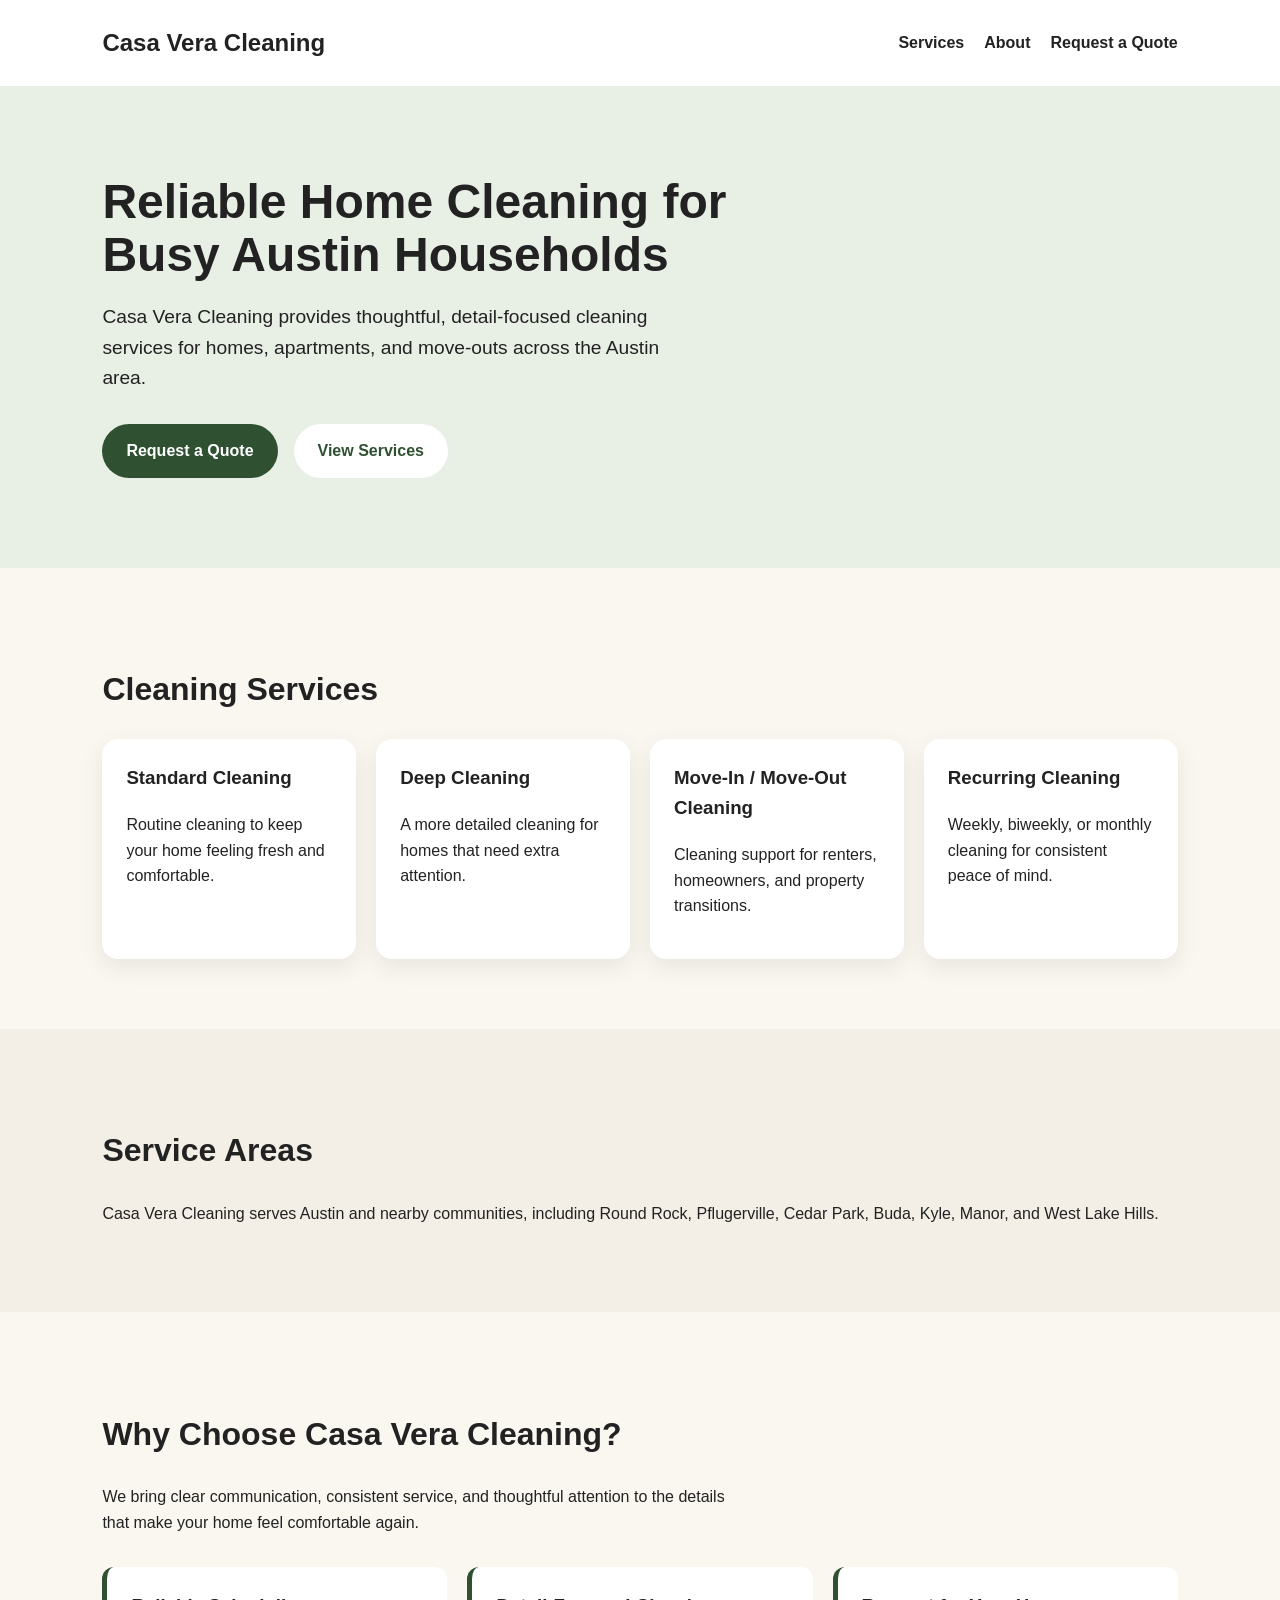
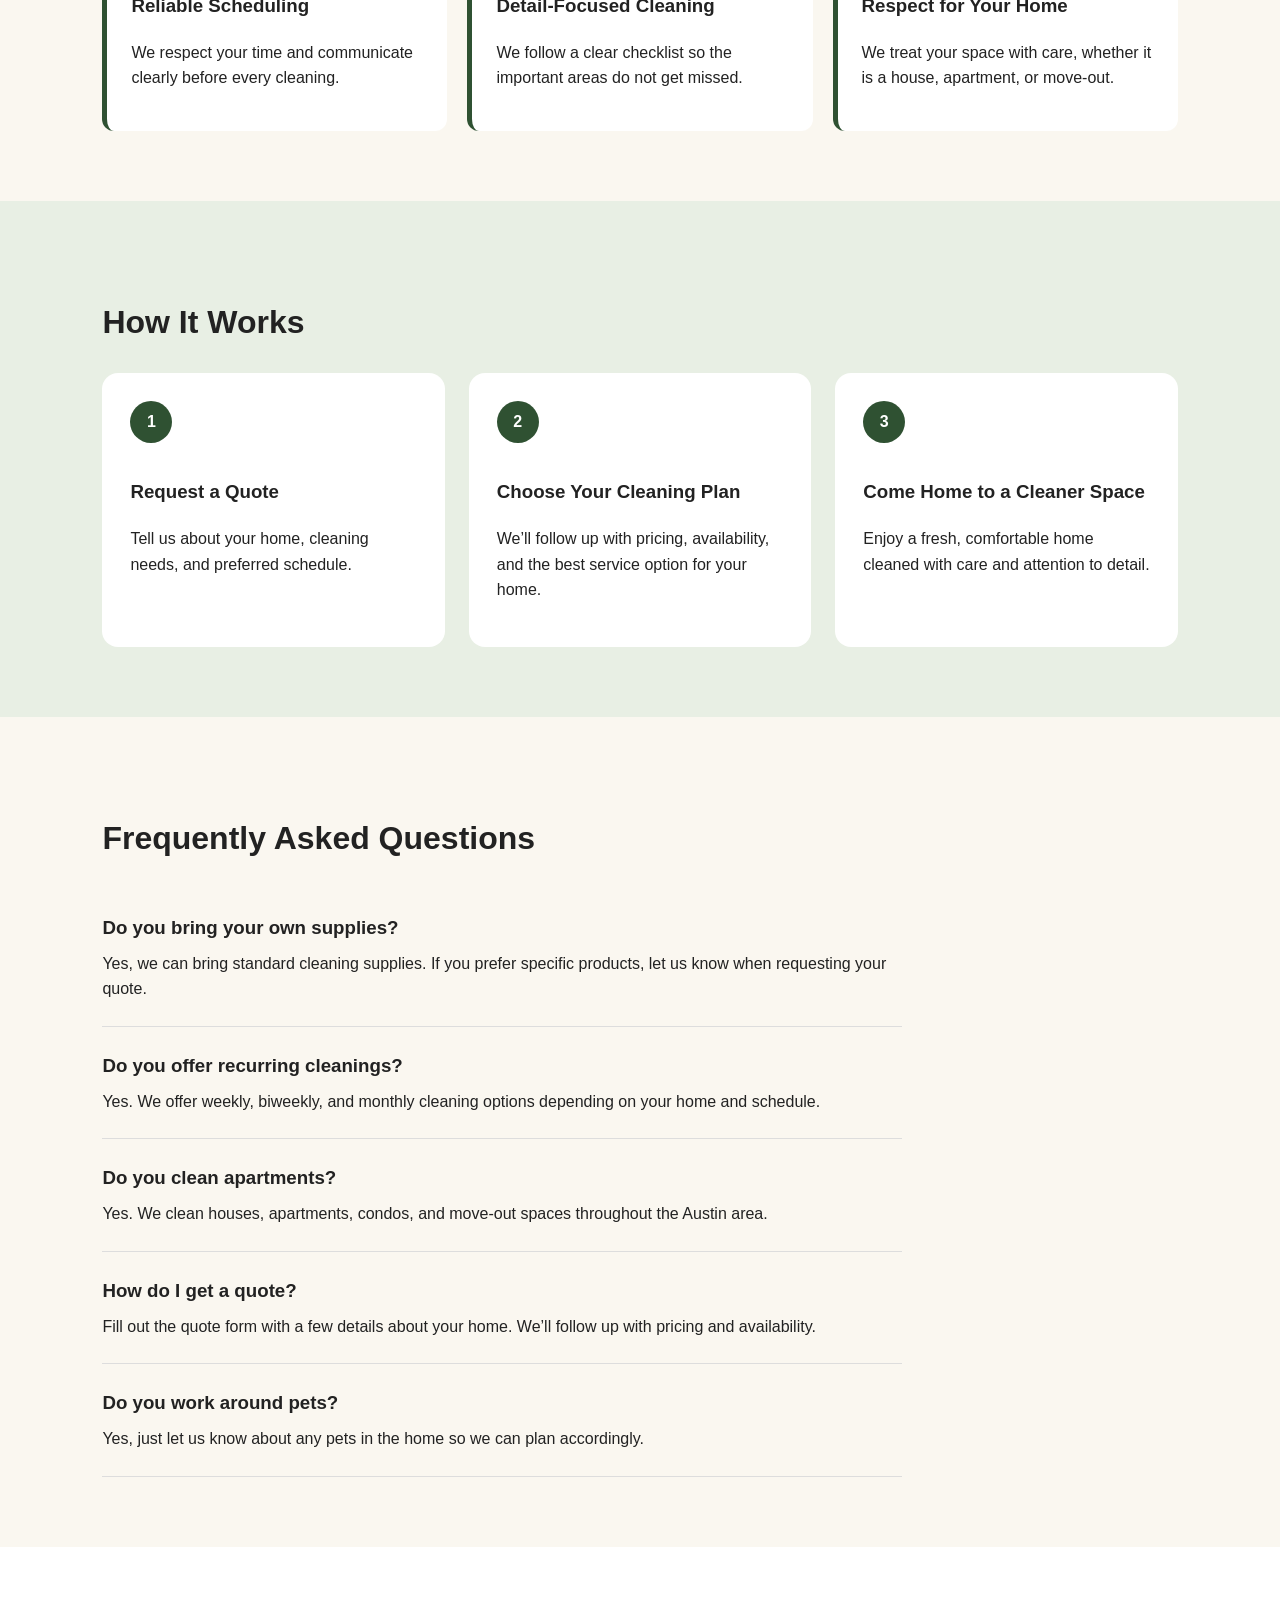
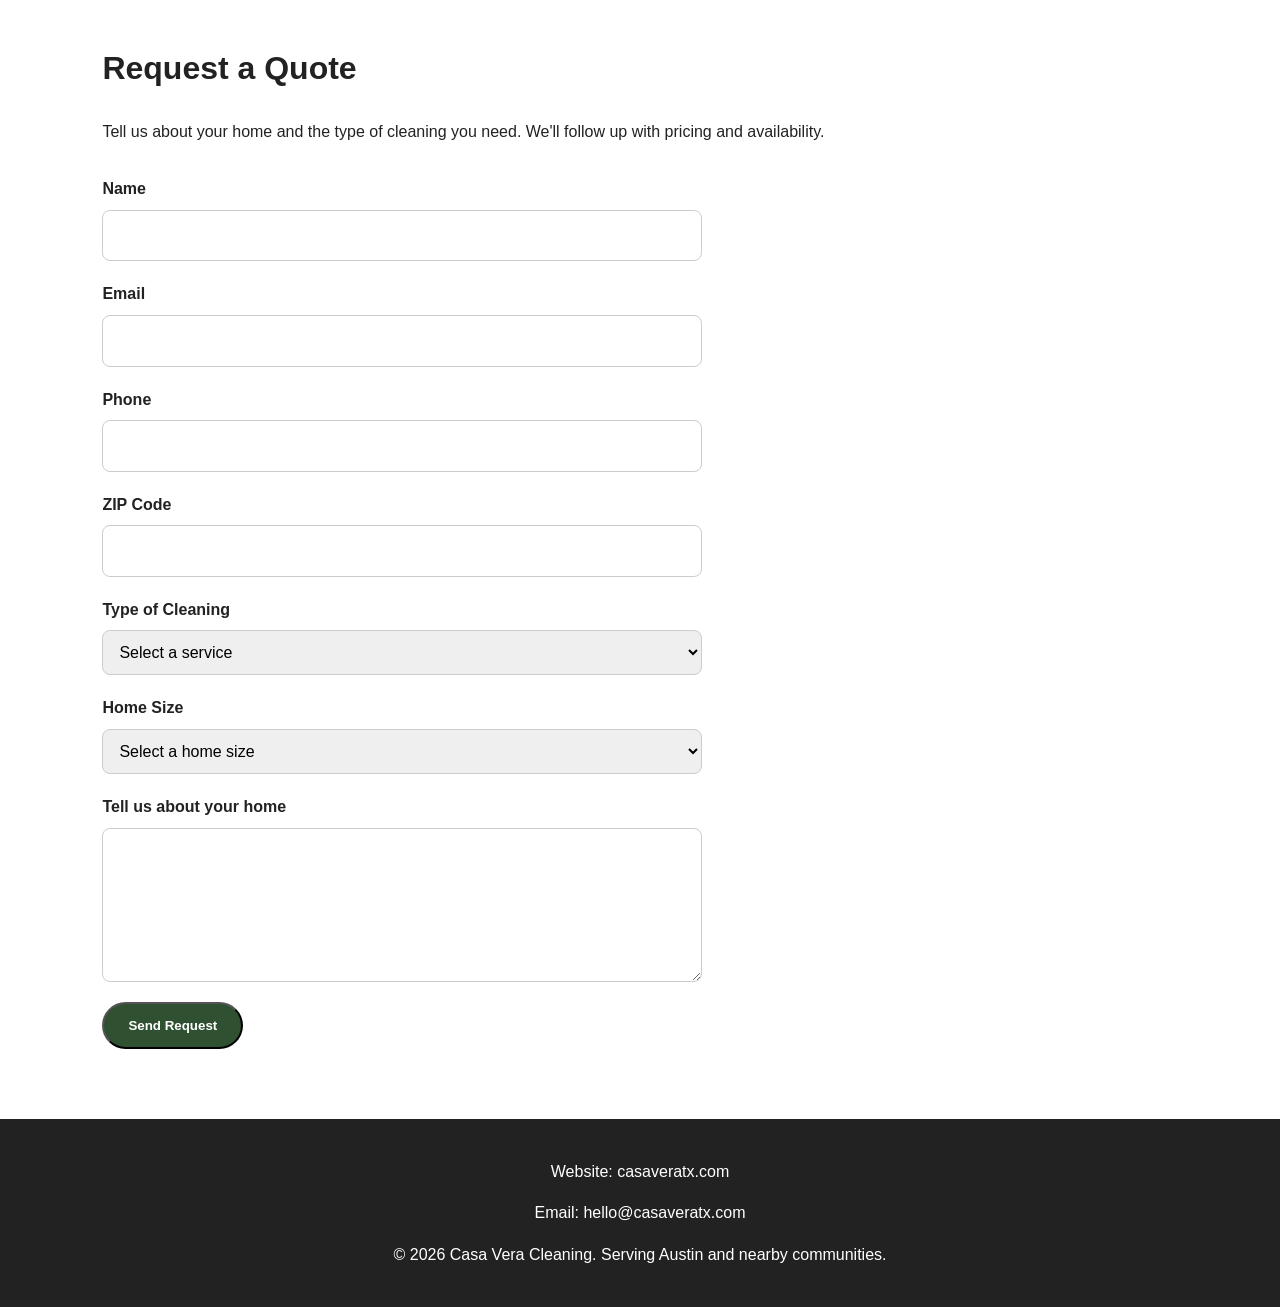
==== index.html @ 33a77137 "Add meta description" ====
<!DOCTYPE html>
<html lang="en">
<head>
    <meta charset="UTF-8">
    <meta name="viewport" content="width=device-width, initial-scale=1.0">
    <title>Casa Vera Cleaning | Austin Home Cleaning Services</title>
    <meta name="description" content="Casa Vera Cleaning provides reliable home cleaning, deep cleaning, move-in/move-out cleaning, and recurring cleaning services in Austin, Texas and nearby communities.">
    <link rel="stylesheet" href="styles.css">
</head>
<body>
    <form name="quote-request" netlify hidden>
        <input type="text" name="name">
        <input type="email" name="email">
        <input type="tel" name="phone">
        <input type="text" name="zip">
        <select name="service">
            <option value="standard">Standard Cleaning</option>
            <option value="deep">Deep Cleaning</option>
            <option value="move">Move-In / Move-Out Cleaning</option>
            <option value="recurring">Recurring Cleaning</option>
        </select>
        <select name="home-size">
            <option value="studio-1-bed">Studio / 1 Bedroom</option>
            <option value="2-bed">2 Bedrooms</option>
            <option value="3-bed">3 Bedrooms</option>
            <option value="4-plus-bed">4+ Bedrooms</option>
        </select>
        <textarea name="message"></textarea>
    </form>
    <header class="site-header">
        <h1>Casa Vera Cleaning</h1>

        <nav>
            <a href="#services">Services</a>
            <a href="#about">About</a>
            <a href="#quote">Request a Quote</a>
        </nav>
    </header>

    <main>
        <section class="hero">
            <h2>Reliable Home Cleaning for Busy Austin Households</h2>
            <p>
                Casa Vera Cleaning provides thoughtful, detail-focused cleaning services 
                for homes, apartments, and move-outs across the Austin area.
            </p>
            <div class="hero-buttons">
                <a class="button" href="#quote">Request a Quote</a>
                <a class="button secondary-button" href="#services">View Services</a>
            </div>
        </section>

        <section id="services" class="section">
            <h2>Cleaning Services</h2>

            <div class="service-list">
                <div class="service-card">
                    <h3>Standard Cleaning</h3>
                    <p>Routine cleaning to keep your home feeling fresh and comfortable.</p>
                 </div>
                 <div class="service-card">
                    <h3>Deep Cleaning</h3>
                    <p>A more detailed cleaning for homes that need extra attention.</p>
                 </div>
                 <div class="service-card">
                    <h3>Move-In / Move-Out Cleaning</h3>
                    <p>Cleaning support for renters, homeowners, and property transitions.</p>
                </div>
                 <div class="service-card">
                    <h3>Recurring Cleaning</h3>
                    <p>Weekly, biweekly, or monthly cleaning for consistent peace of mind.</p>
                 </div>
            </div>
        </section>
        <section class="section service-areas">
            <h2>Service Areas</h2>
                <p>
                    Casa Vera Cleaning serves Austin and nearby communities, including
                    Round Rock, Pflugerville, Cedar Park, Buda, Kyle, Manor, and West Lake Hills.
                </p>

        </section>
        <section id="about" class="section">
            <h2>Why Choose Casa Vera Cleaning?</h2>
            <p class="section-intro">
                We bring clear communication, consistent service, and thoughtful attention
                to the details that make your home feel comfortable again.
            </p>
            <div class="why-list">
                <div class="why-card">
                    <h3>Reliable Scheduling</h3>
                    <p>We respect your time and communicate clearly before every cleaning.</p>
                </div>

                <div class="why-card">
                    <h3>Detail-Focused Cleaning</h3>
                    <p>We follow a clear checklist so the important areas do not get missed.</p>
                </div>

                <div class="why-card">
                    <h3>Respect for Your Home</h3>
                    <p>We treat your space with care, whether it is a house, apartment, or move-out.</p>
                </div>
            </div>
        </section>
        <section class="section process-section">
            <h2>How It Works</h2>

            <div class="process-list">
                <div class="process-step">
                    <span class="step-number">1</span>
                    <h3>Request a Quote</h3>
                    <p>Tell us about your home, cleaning needs, and preferred schedule.</p>
                </div>

                <div class="process-step">
                    <span class="step-number">2</span>
                    <h3>Choose Your Cleaning Plan</h3>
                    <p>We’ll follow up with pricing, availability, and the best service option for your home.</p>
                </div>

                <div class="process-step">
                    <span class="step-number">3</span>
                    <h3>Come Home to a Cleaner Space</h3>
                    <p>Enjoy a fresh, comfortable home cleaned with care and attention to detail.</p>
                </div>
            </div>
        </section>

        <section class="section faq-section">
            <h2>Frequently Asked Questions</h2>

            <div class="faq-list">
                <div class="faq-item">
                    <h3>Do you bring your own supplies?</h3>
                    <p>Yes, we can bring standard cleaning supplies. If you prefer specific products, let us know when requesting your quote.</p>
                </div>

                <div class="faq-item">
                    <h3>Do you offer recurring cleanings?</h3>
                    <p>Yes. We offer weekly, biweekly, and monthly cleaning options depending on your home and schedule.</p>
                </div>

                <div class="faq-item">
                    <h3>Do you clean apartments?</h3>
                    <p>Yes. We clean houses, apartments, condos, and move-out spaces throughout the Austin area.</p>
                </div>

                <div class="faq-item">
                    <h3>How do I get a quote?</h3>
                    <p>Fill out the quote form with a few details about your home. We’ll follow up with pricing and availability.</p>
                </div>

                <div class="faq-item">
                    <h3>Do you work around pets?</h3>
                    <p>Yes, just let us know about any pets in the home so we can plan accordingly.</p>
                </div>
            </div>
        </section>

        <section id="quote" class="section quote-section">
            <h2>Request a Quote</h2>
            <p>Tell us about your home and the type of cleaning you need.
                We'll follow up with pricing and availability.
            </p>
                <form class="quote-form" name="quote-request" method="POST" data-netlify="true" netlify action="/thank-you.html">
                <input type="hidden" name="form-name" value="quote-request">
                <div class="form-group">
                    <label for="name">Name</label>
                    <input id="name" type="text" name="name" required>
                </div>

                <div class="form-group">
                    <label for="email">Email</label>
                    <input id="email" type="email" name="email" required>
                </div>

                <div class="form-group">
                    <label for="phone">Phone</label>
                    <input id="phone" type="tel" name="phone" required>
                </div>

                <div class="form-group">
                    <label for="zip">ZIP Code</label>
                    <input id="zip" type="text" name="zip" required>
                </div>

                <div class="form-group">
                    <label for="service">Type of Cleaning</label>
                    <select id="service" name="service" required>
                    <option value="">Select a service</option>
                    <option value="standard">Standard Cleaning</option>
                    <option value="deep">Deep Cleaning</option>
                    <option value="move">Move-In / Move-Out Cleaning</option>
                    <option value="recurring">Recurring Cleaning</option>
                    </select>
                </div>
                <div class="form-group">
                    <label for="home-size">Home Size</label>
                    <select id="home-size" name="home-size" required>
                        <option value="">Select a home size</option>
                        <option value="studio-1-bed">Studio / 1 Bedroom</option>
                        <option value="2-bed">2 Bedrooms</option>
                        <option value="3-bed">3 Bedrooms</option>
                        <option value="4-plus-bed">4+ Bedrooms</option>
                    </select>
                </div>
                <div class="form-group">
                    <label for="message">Tell us about your home</label>
                    <textarea id="message" name="message" rows="5"></textarea>
                </div>

                <button class="button" type="submit">Send Request</button>
            </form>
        </section>
    </main>
    <footer>
        <p>Website: casaveratx.com</p>
        <p>Email: hello@casaveratx.com</p>
        <p>&copy; 2026 Casa Vera Cleaning. Serving Austin and nearby communities.</p>
    </footer>
</body>
</html>
---- styles.css ----
* {
    box-sizing: border-box;
}

body {
    margin: 0;
    font-family: Arial, Helvetica, sans-serif;
    color: #222;
    background-color: #faf7f0;
    line-height: 1.6;
}

.site-header {
    display: flex;
    justify-content: space-between;
    align-items: center;
    padding: 24px 8%;
    background-color: #ffffff;
}

.site-header h1 {
    margin: 0;
    font-size: 1.5rem;
}

nav {
    display: flex;
    gap: 20px;
}

nav a {
    color: #222;
    text-decoration: none;
    font-weight: 600;
}

.hero {
    padding: 90px 8%;
    background-color: #e8efe4;
}

.hero h2 {
    max-width: 700px;
    font-size: 3rem;
    line-height: 1.1;
    margin: 0 0 20px;
}

.hero p {
    max-width: 600px;
    font-size: 1.2rem;
    margin-bottom: 30px;
}

.hero-buttons {
    display: flex;
    gap: 16px;
    flex-wrap: wrap;
}
.button {
    display: inline-block;
    padding: 14px 24px;
    background-color: #2f5132;
    color: #ffffff;
    text-decoration: none;
    border-radius: 999px;
    font-weight: 700;
}
.secondary-button {
    background-color: #ffffff;
    color: #2f5132;
}

.section {
    padding: 70px 8%;
}

.section h2 {
    font-size: 2rem;
    margin-bottom: 24px;
}

.service-list {
    display: grid;
    grid-template-columns: repeat(4, 1fr);
    gap: 20px;
}

.service-card {
    padding: 24px;
    background-color: #ffffff;
    border-radius: 16px;
    box-shadow: 0 8px 24px rgba(0, 0, 0, 0.08);
}

.service-card h3 {
    margin-top: 0;
}

.quote-section {
    background-color: #ffffff;
}

footer {
    padding: 24px 8%;
    background-color: #222;
    color: #ffffff;
    text-align: center;
}



.service-areas {
    background-color: #f4efe6;
}
.quote-form {
    max-width: 600px;
    margin-top: 32px;
}

.form-group {
    display: flex;
    flex-direction: column;
    margin-bottom: 20px;
}

.form-group label {
    margin-bottom: 8px;
    font-weight: 700;
}

.form-group input,
.form-group select,
.form-group textarea {
    padding: 12px;
    border: 1px solid #cccccc;
    border-radius: 8px;
    font: inherit;
}

.form-group textarea {
    resize: vertical;
}
.section-intro {
    max-width: 650px;
    margin-bottom: 32px;
}

.why-list {
    display: grid;
    grid-template-columns: repeat(3, 1fr);
    gap: 20px;
}

.why-card {
    padding: 24px;
    background-color: #ffffff;
    border-left: 5px solid #2f5132;
    border-radius: 12px;
}

.why-card h3 {
    margin-top: 0;
}
.process-section {
    background-color: #e8efe4;
}

.process-list {
    display: grid;
    grid-template-columns: repeat(3, 1fr);
    gap: 24px;
}

.process-step {
    background-color: #ffffff;
    padding: 28px;
    border-radius: 16px;
}

.step-number {
    display: inline-flex;
    justify-content: center;
    align-items: center;
    width: 42px;
    height: 42px;
    margin-bottom: 16px;
    border-radius: 50%;
    background-color: #2f5132;
    color: #ffffff;
    font-weight: 700;
}
.faq-section {
    background-color: #faf7f0;
}

.faq-list {
    max-width: 800px;
}

.faq-item {
    padding: 24px 0;
    border-bottom: 1px solid #dddddd;
}

.faq-item h3 {
    margin: 0 0 8px;
}

.faq-item p {
    margin: 0;
}
@media (max-width: 800px) {
    .site-header {
        flex-direction: column;
        align-items: flex-start;
        gap: 16px;
    }

    nav {
        flex-direction: column;
        gap: 8px;
    }

    .hero h2 {
        font-size: 2.2rem;
    }

    .service-list {
        grid-template-columns: 1fr;
    }
    .why-list {
    grid-template-columns: 1fr;
    }
}
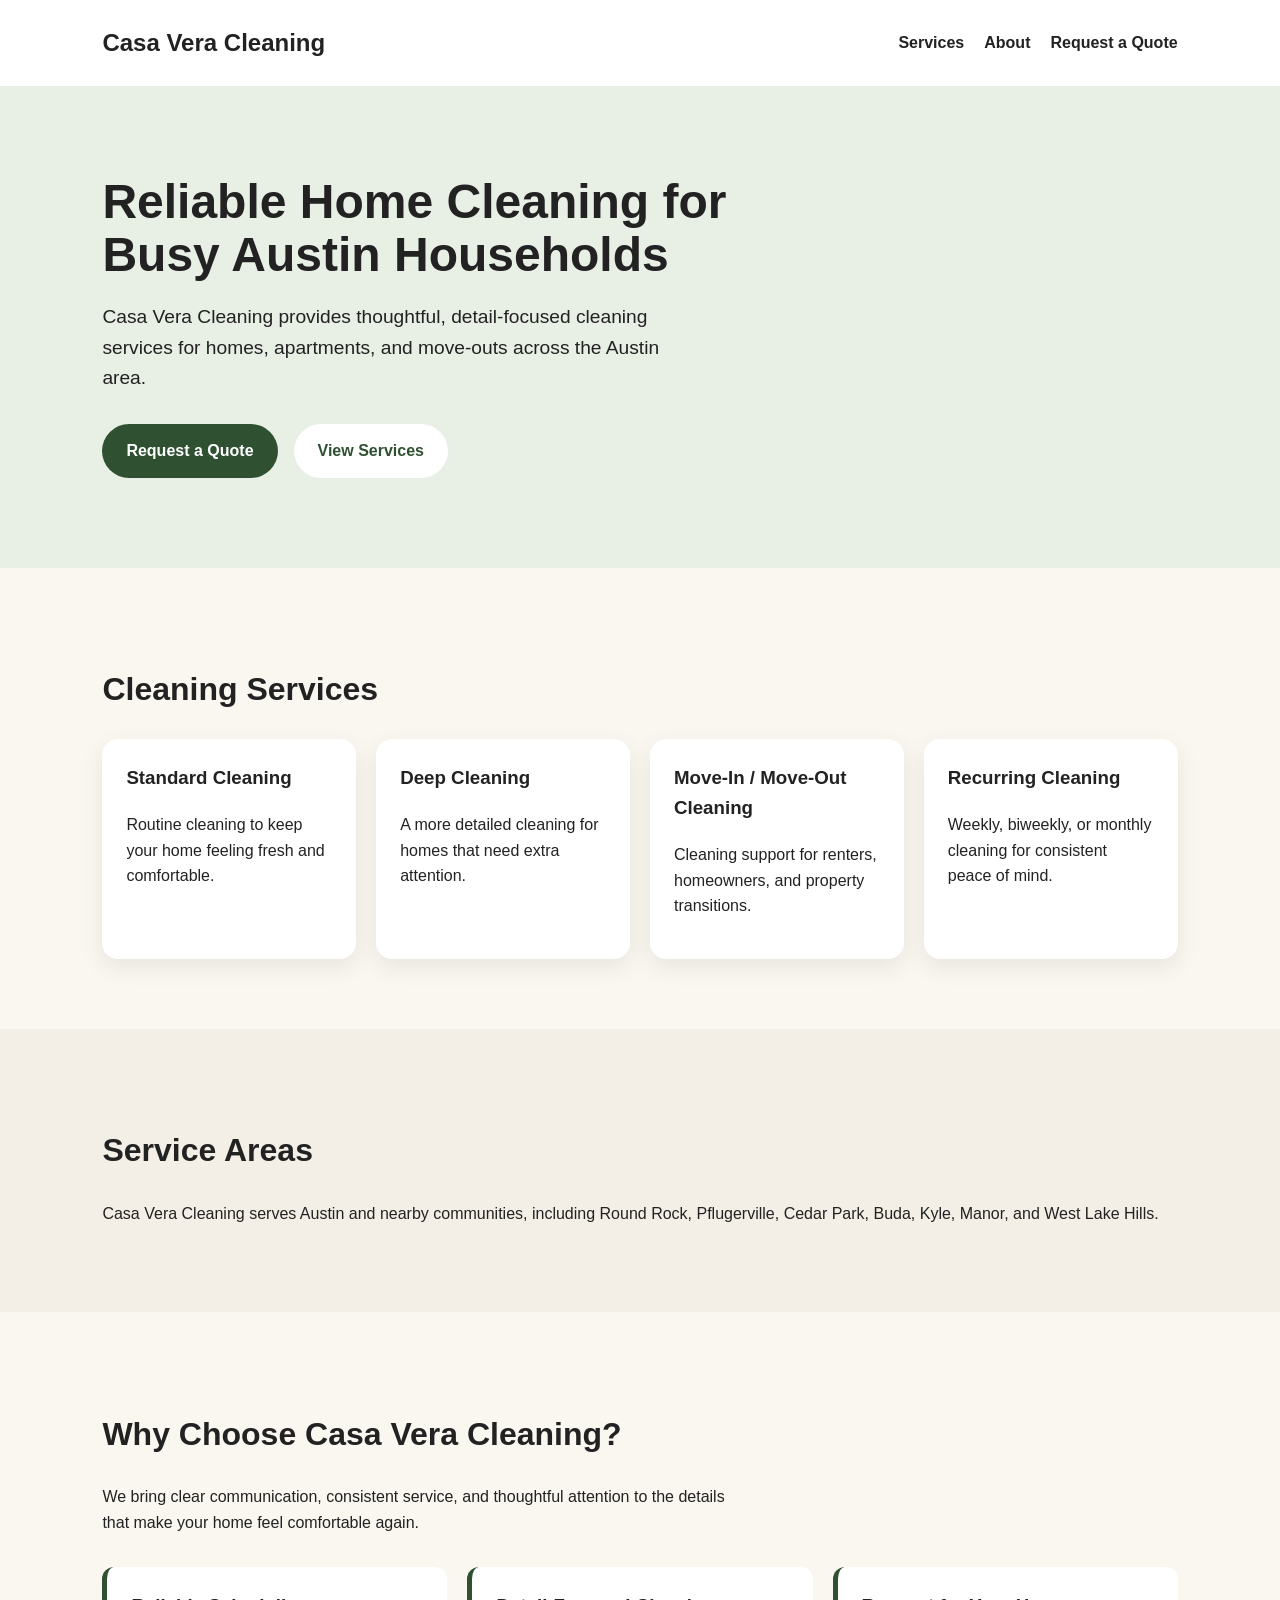
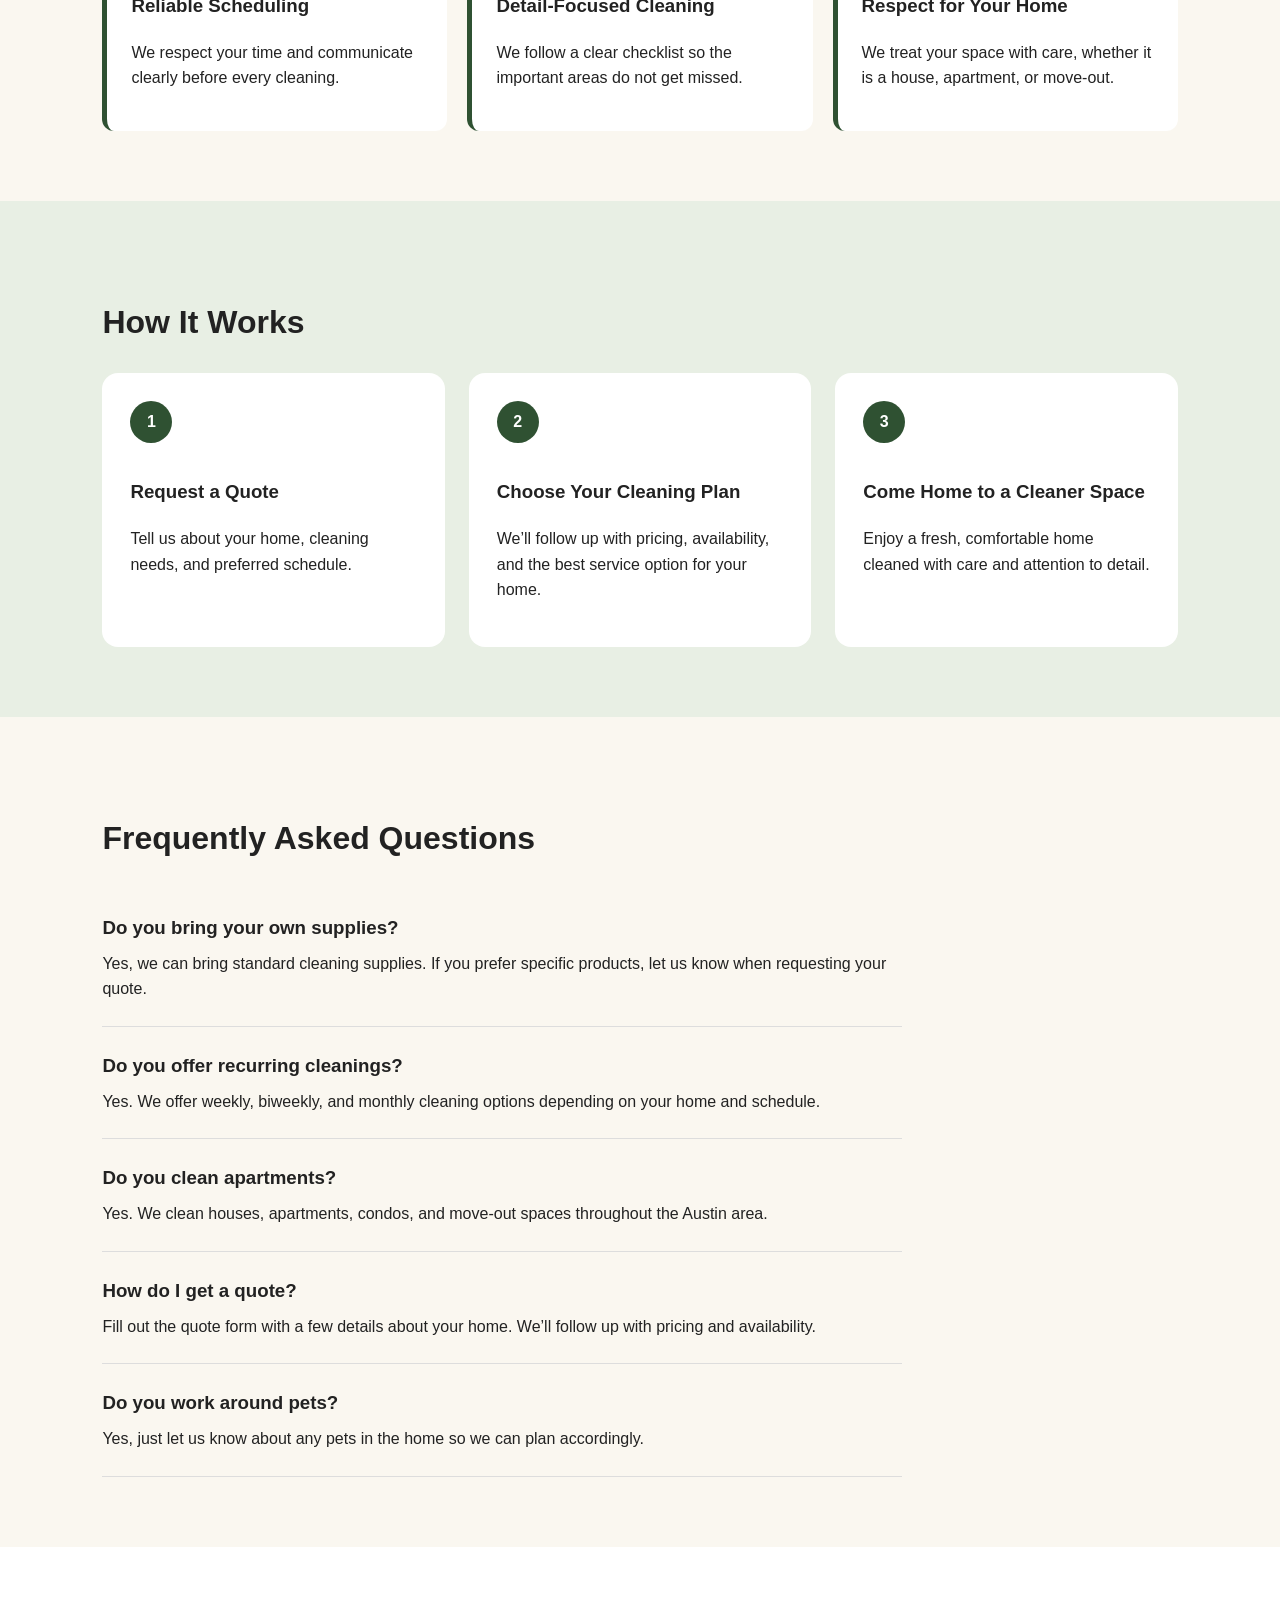
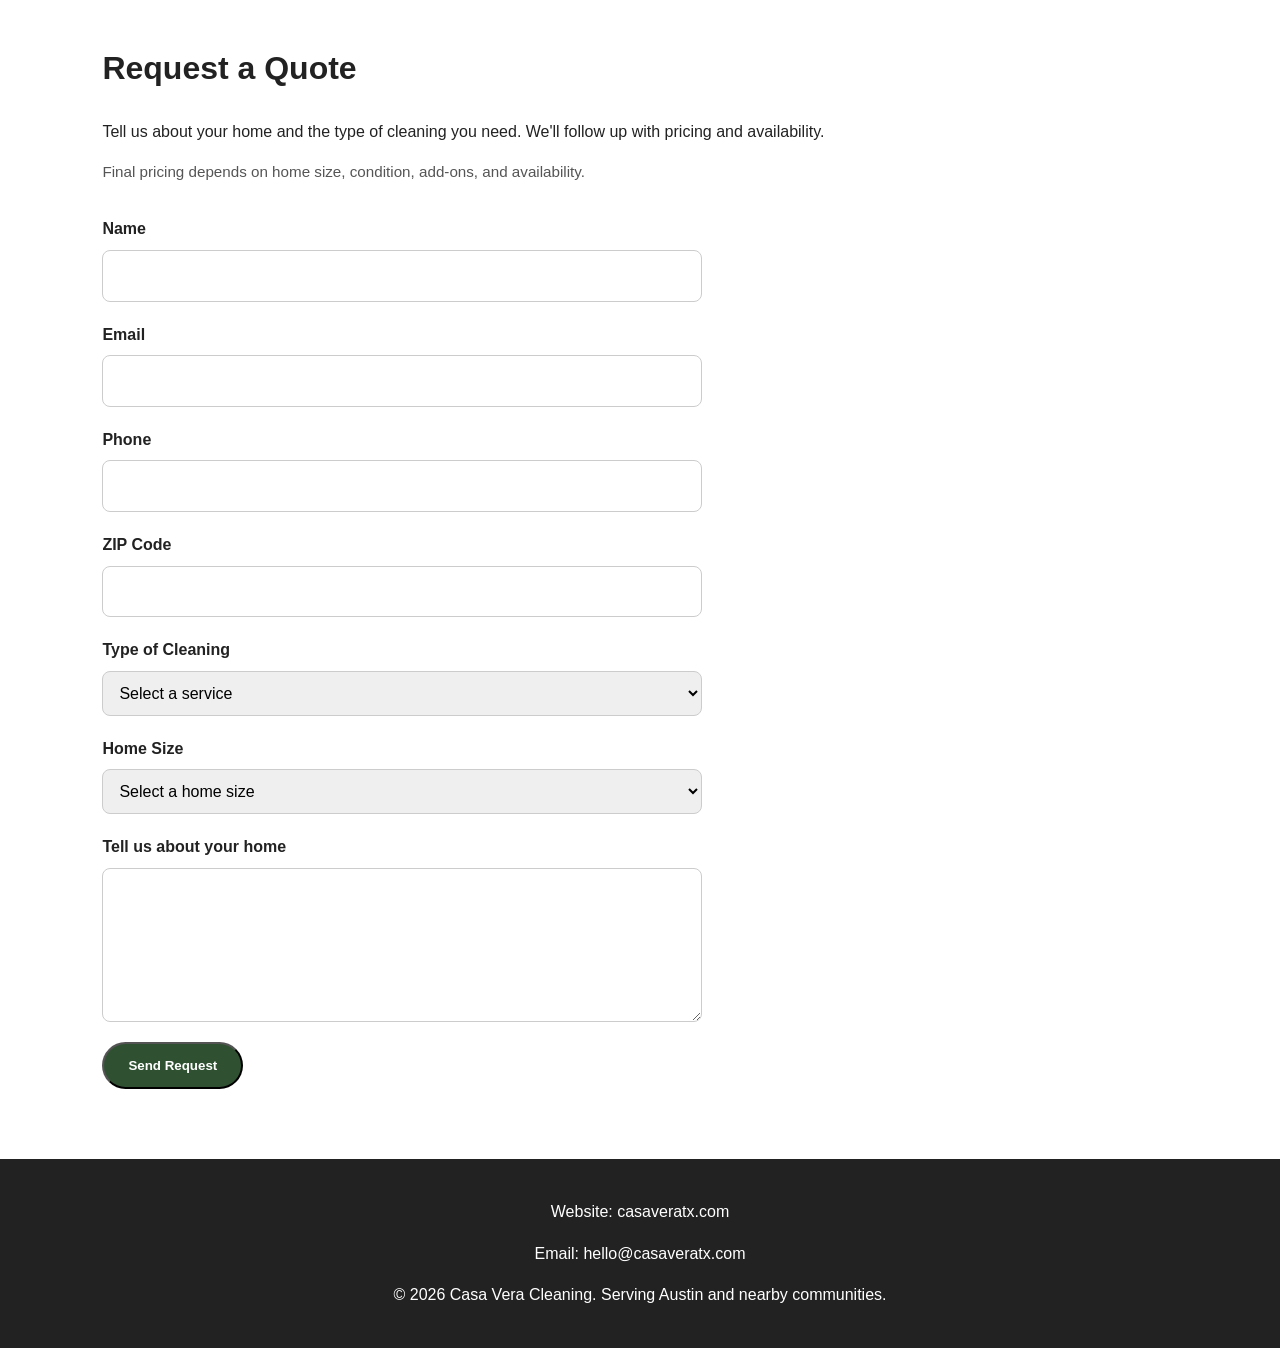
==== commit 784567a0: "Add quote pricing note" ====
--- a/index.html
+++ b/index.html
@@ -163,6 +163,9 @@
             <p>Tell us about your home and the type of cleaning you need.
                 We'll follow up with pricing and availability.
             </p>
+            <p class="form-note">
+                Final pricing depends on home size, condition, add-ons, and availability.
+            </p>
                 <form class="quote-form" name="quote-request" method="POST" data-netlify="true" netlify action="/thank-you.html">
                 <input type="hidden" name="form-name" value="quote-request">
                 <div class="form-group">
--- a/styles.css
+++ b/styles.css
@@ -1,7 +1,14 @@
 * {
     box-sizing: border-box;
 }
-
+:root {
+    --color-background: #faf7f0;
+    --color-surface: #ffffff;
+    --color-primary: #2f5132;
+    --color-primary-light: #e8efe4;
+    --color-accent: #f4efe6;
+    --color-text: #222222;
+}
 body {
     margin: 0;
     font-family: Arial, Helvetica, sans-serif;
@@ -60,7 +67,7 @@
 .button {
     display: inline-block;
     padding: 14px 24px;
-    background-color: #2f5132;
+    background-color: var(--color-primary);
     color: #ffffff;
     text-decoration: none;
     border-radius: 999px;
@@ -68,7 +75,7 @@
 }
 .secondary-button {
     background-color: #ffffff;
-    color: #2f5132;
+    color: var(--color-primary);
 }
 
 .section {
@@ -155,7 +162,7 @@
 .why-card {
     padding: 24px;
     background-color: #ffffff;
-    border-left: 5px solid #2f5132;
+    border-left: 5px solid var(--color-primary);
     border-radius: 12px;
 }
 
@@ -186,7 +193,7 @@
     height: 42px;
     margin-bottom: 16px;
     border-radius: 50%;
-    background-color: #2f5132;
+    background-color: var(--color-primary);
     color: #ffffff;
     font-weight: 700;
 }
@@ -209,6 +216,11 @@
 
 .faq-item p {
     margin: 0;
+}
+.form-note {
+    max-width: 600px;
+    font-size: 0.95rem;
+    color: #555555;
 }
 @media (max-width: 800px) {
     .site-header {
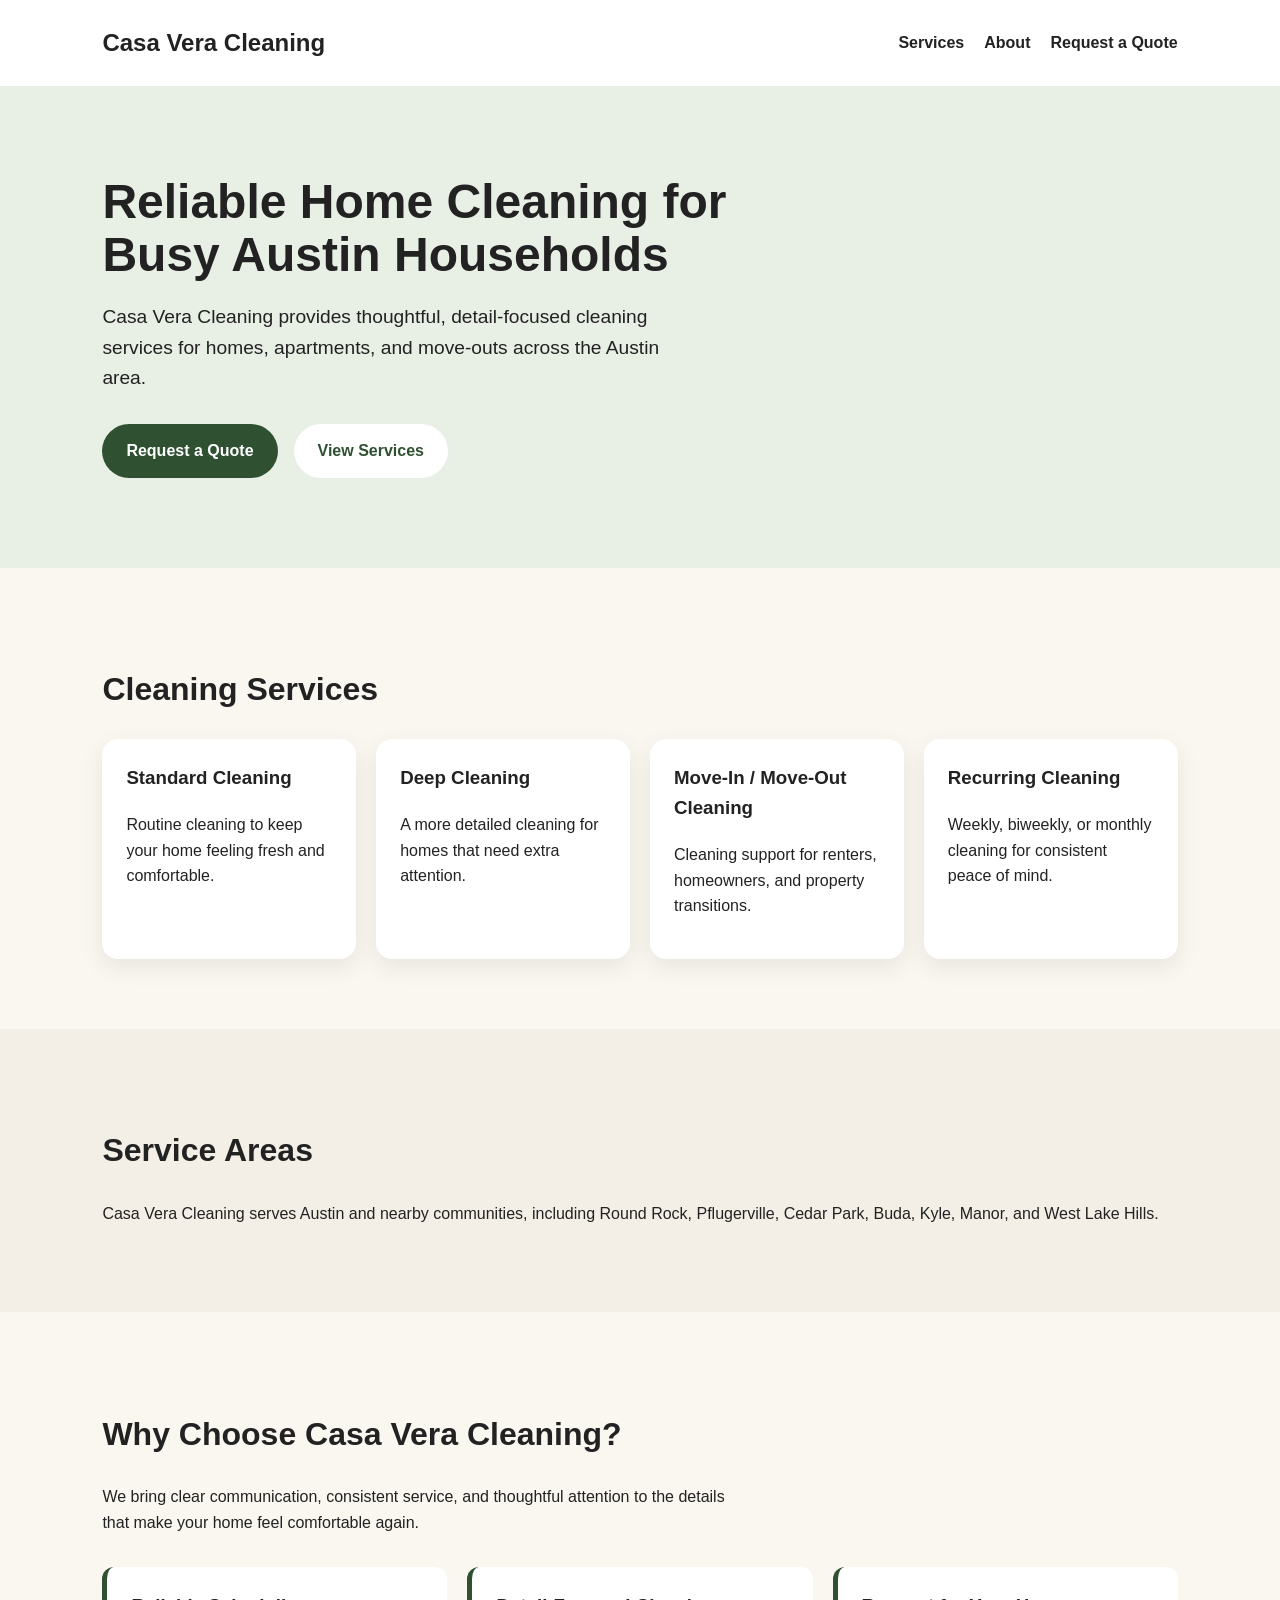
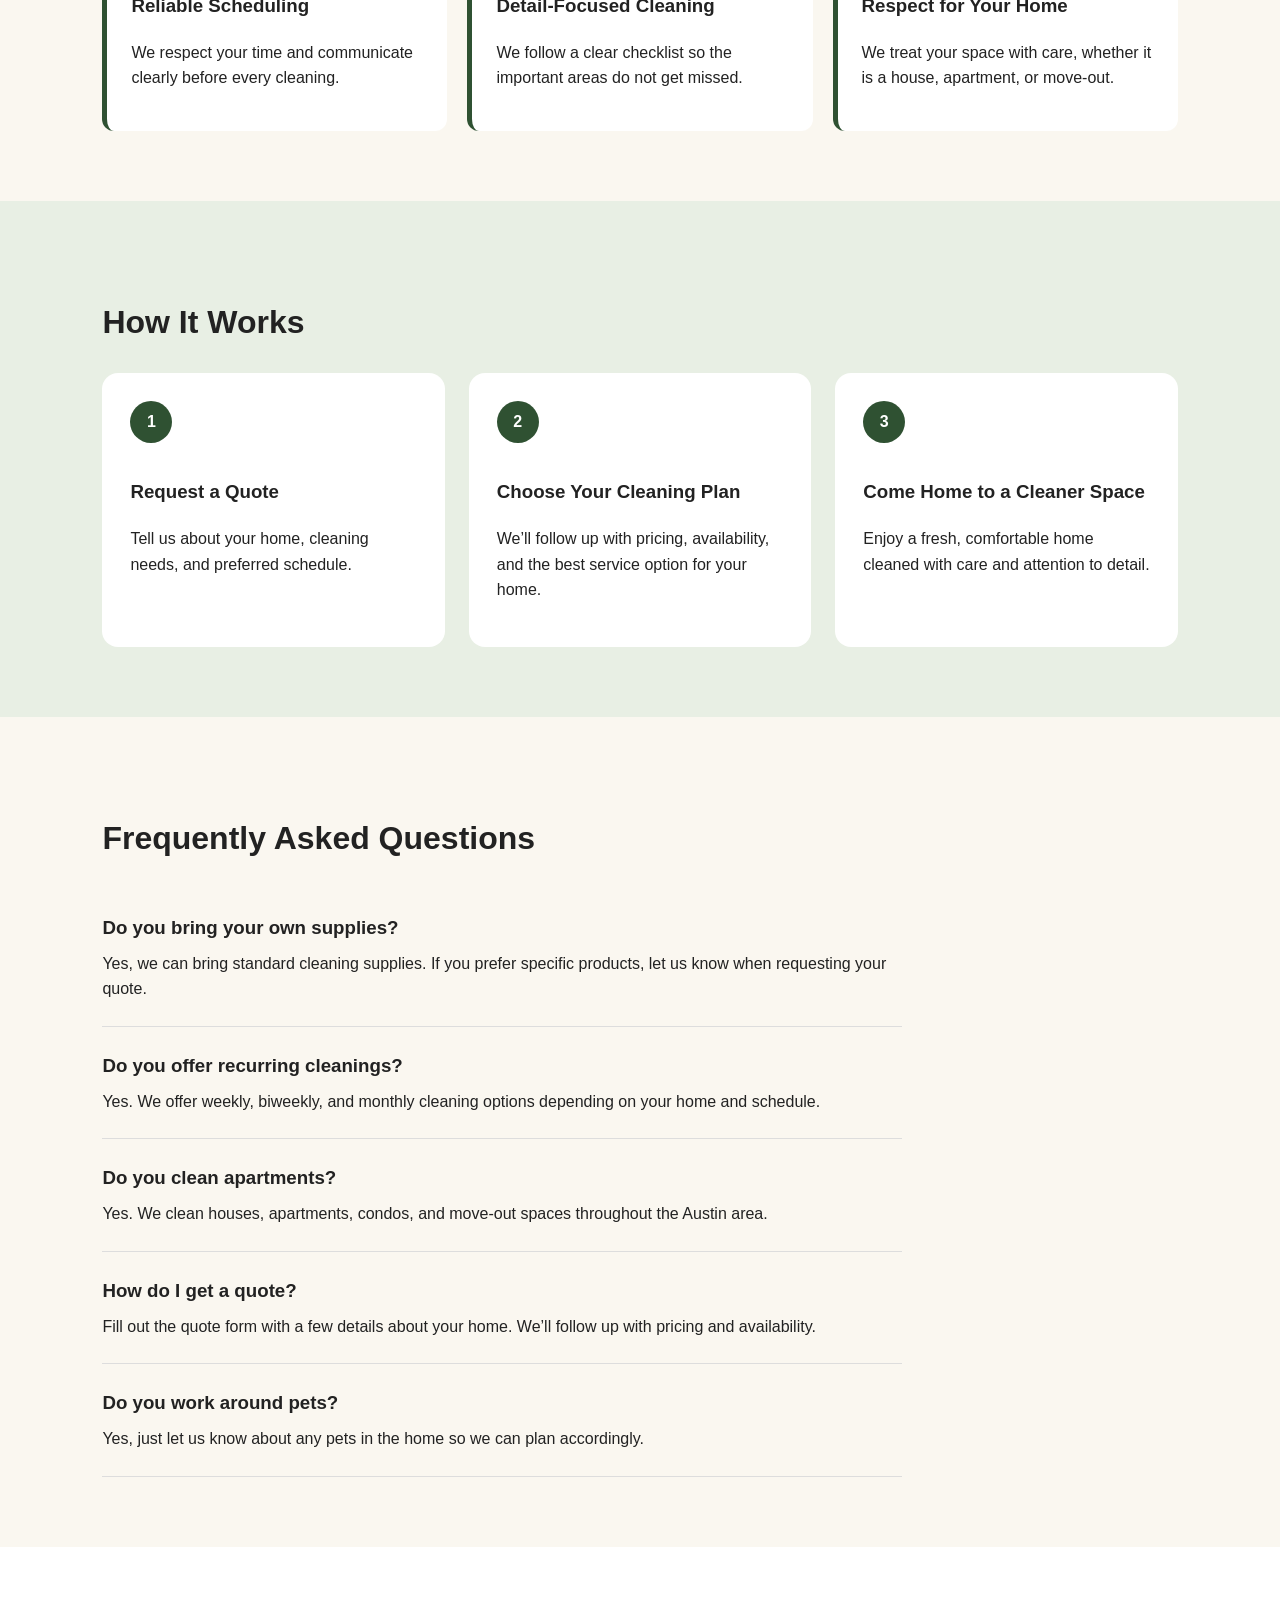
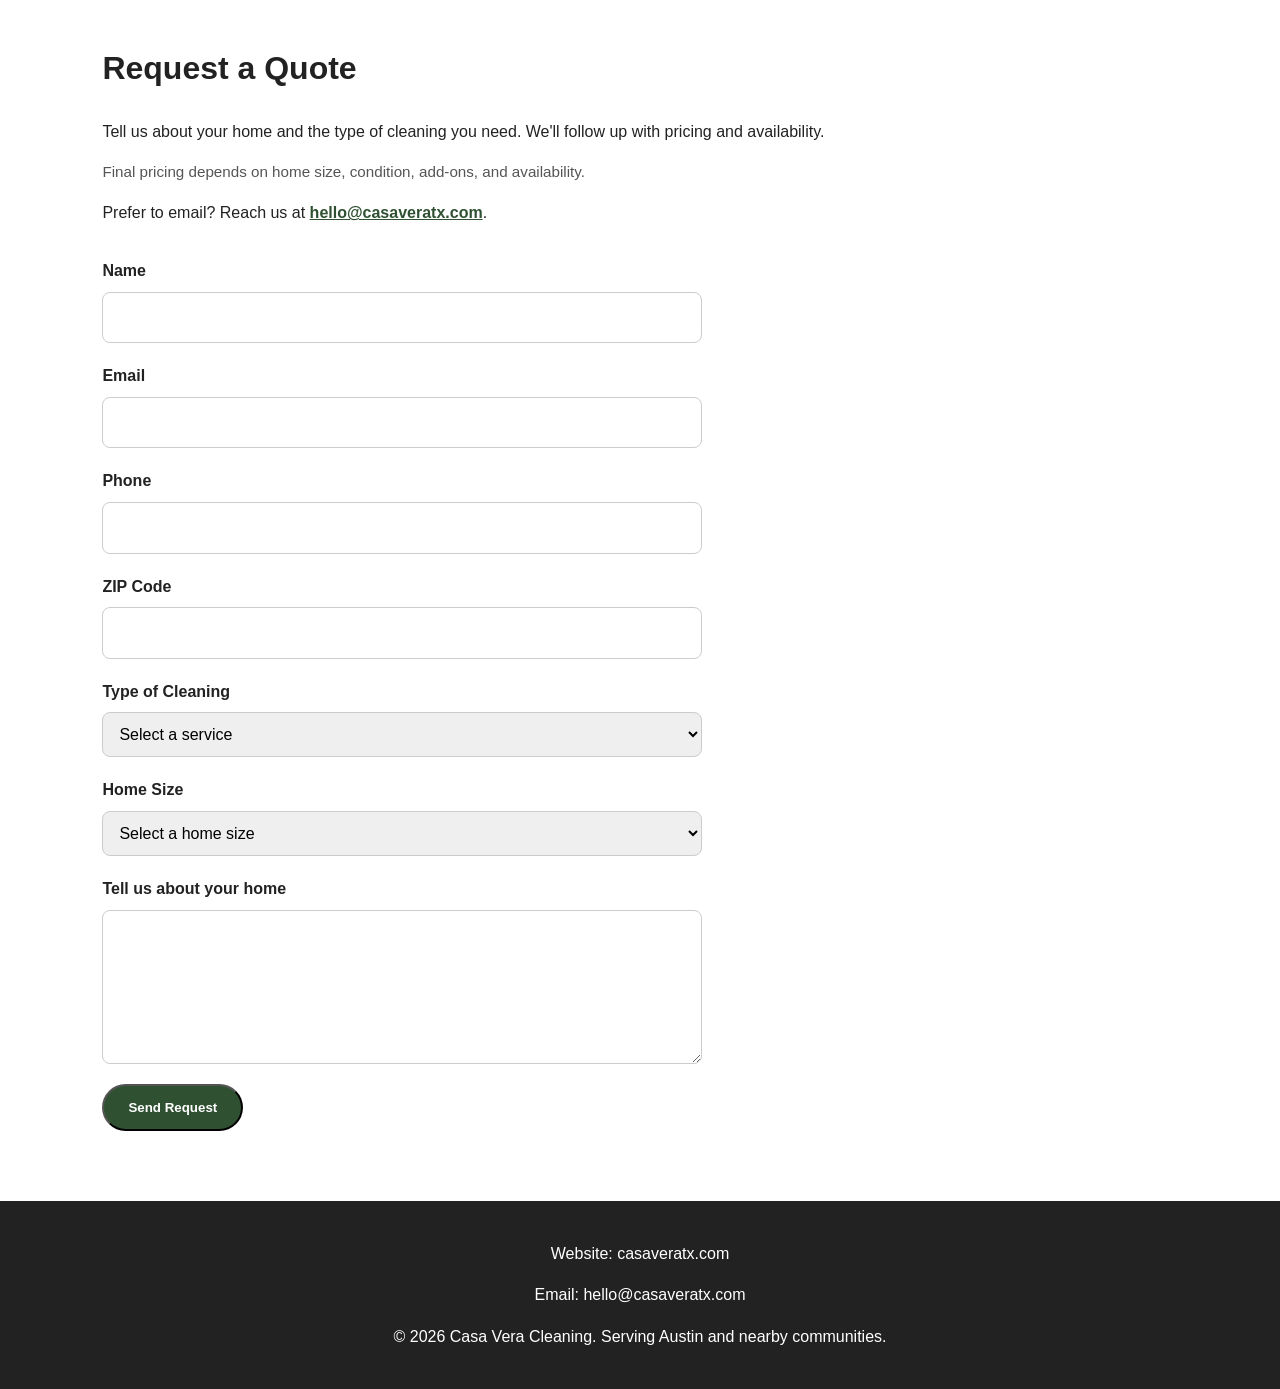
==== commit ca4ade69: "Add email contact note" ====
--- a/index.html
+++ b/index.html
@@ -166,6 +166,9 @@
             <p class="form-note">
                 Final pricing depends on home size, condition, add-ons, and availability.
             </p>
+            <p class="contact-note">
+                Prefer to email? Reach us at <a href="mailto:hello@casaveratx.com">hello@casaveratx.com</a>.
+            </p>
                 <form class="quote-form" name="quote-request" method="POST" data-netlify="true" netlify action="/thank-you.html">
                 <input type="hidden" name="form-name" value="quote-request">
                 <div class="form-group">
--- a/styles.css
+++ b/styles.css
@@ -222,6 +222,15 @@
     font-size: 0.95rem;
     color: #555555;
 }
+.contact-note {
+    max-width: 600px;
+    margin-bottom: 24px;
+}
+
+.contact-note a {
+    color: var(--color-primary);
+    font-weight: 700;
+}
 @media (max-width: 800px) {
     .site-header {
         flex-direction: column;
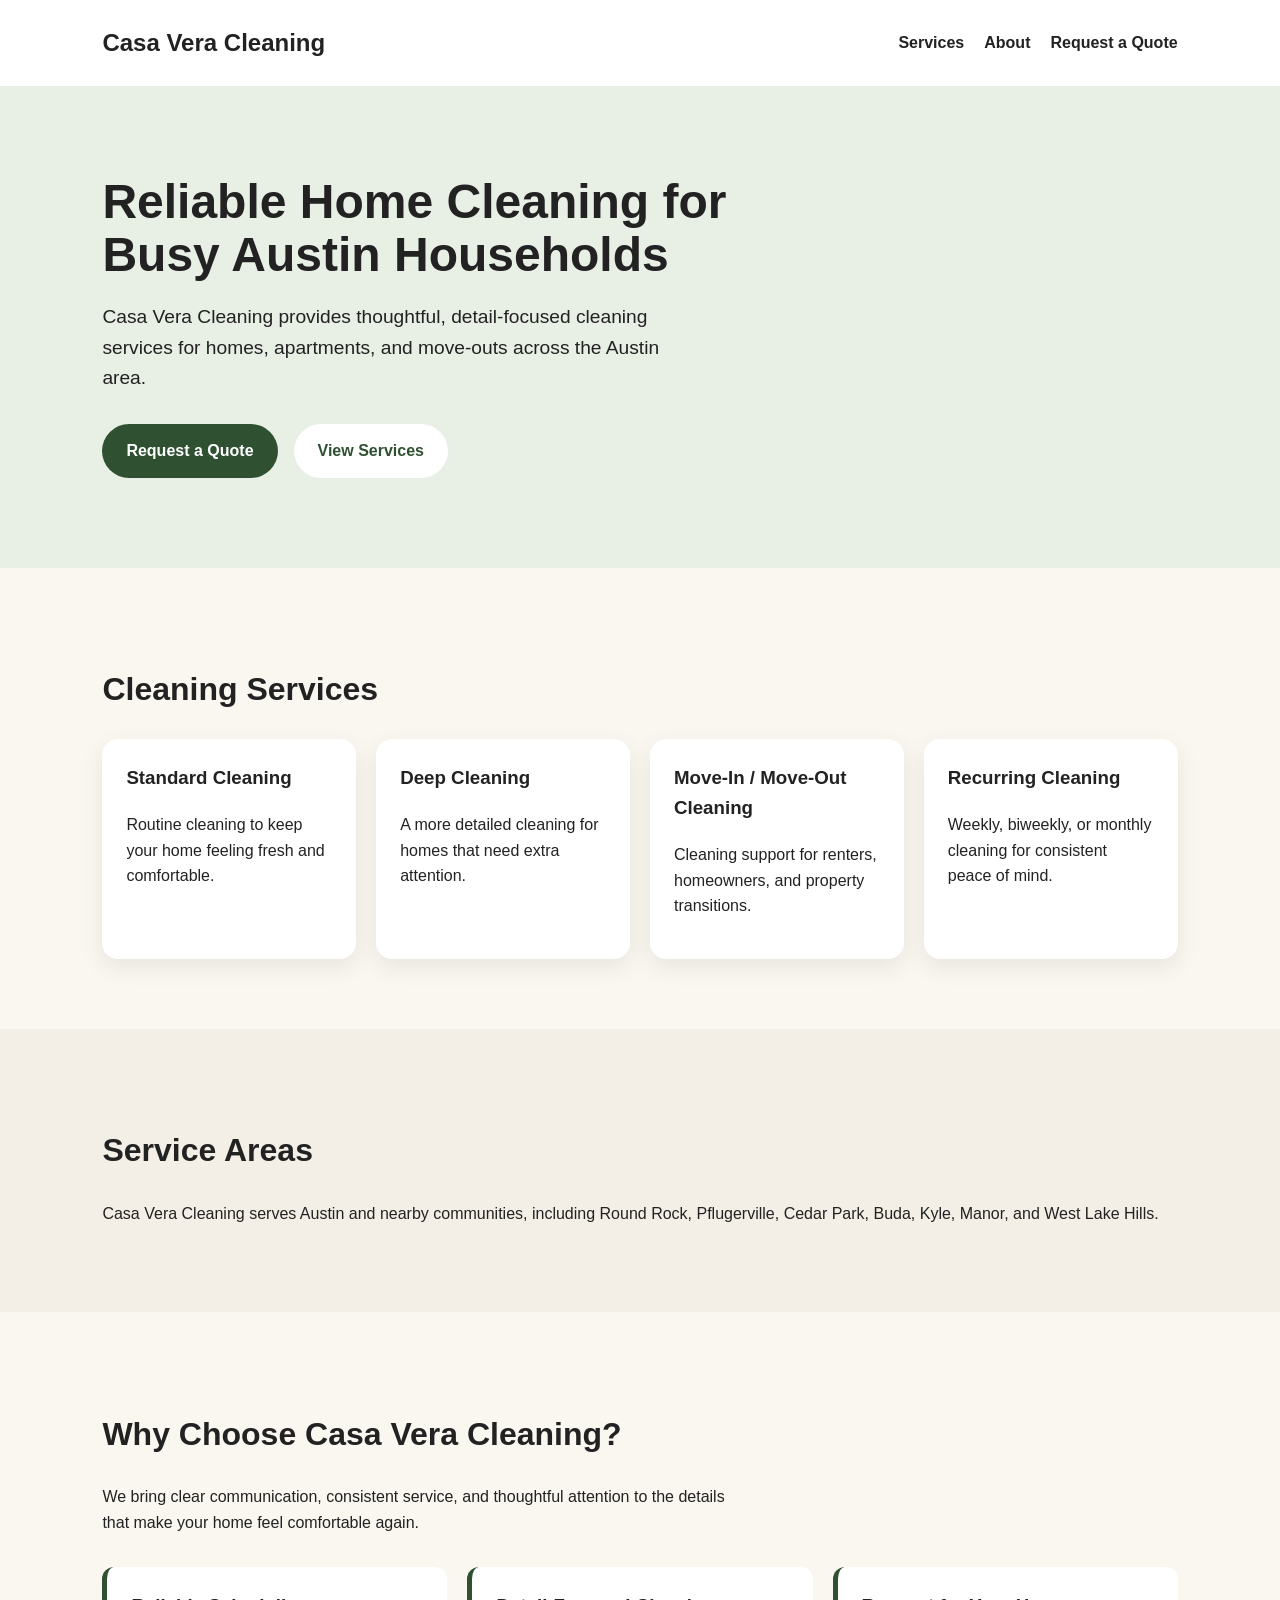
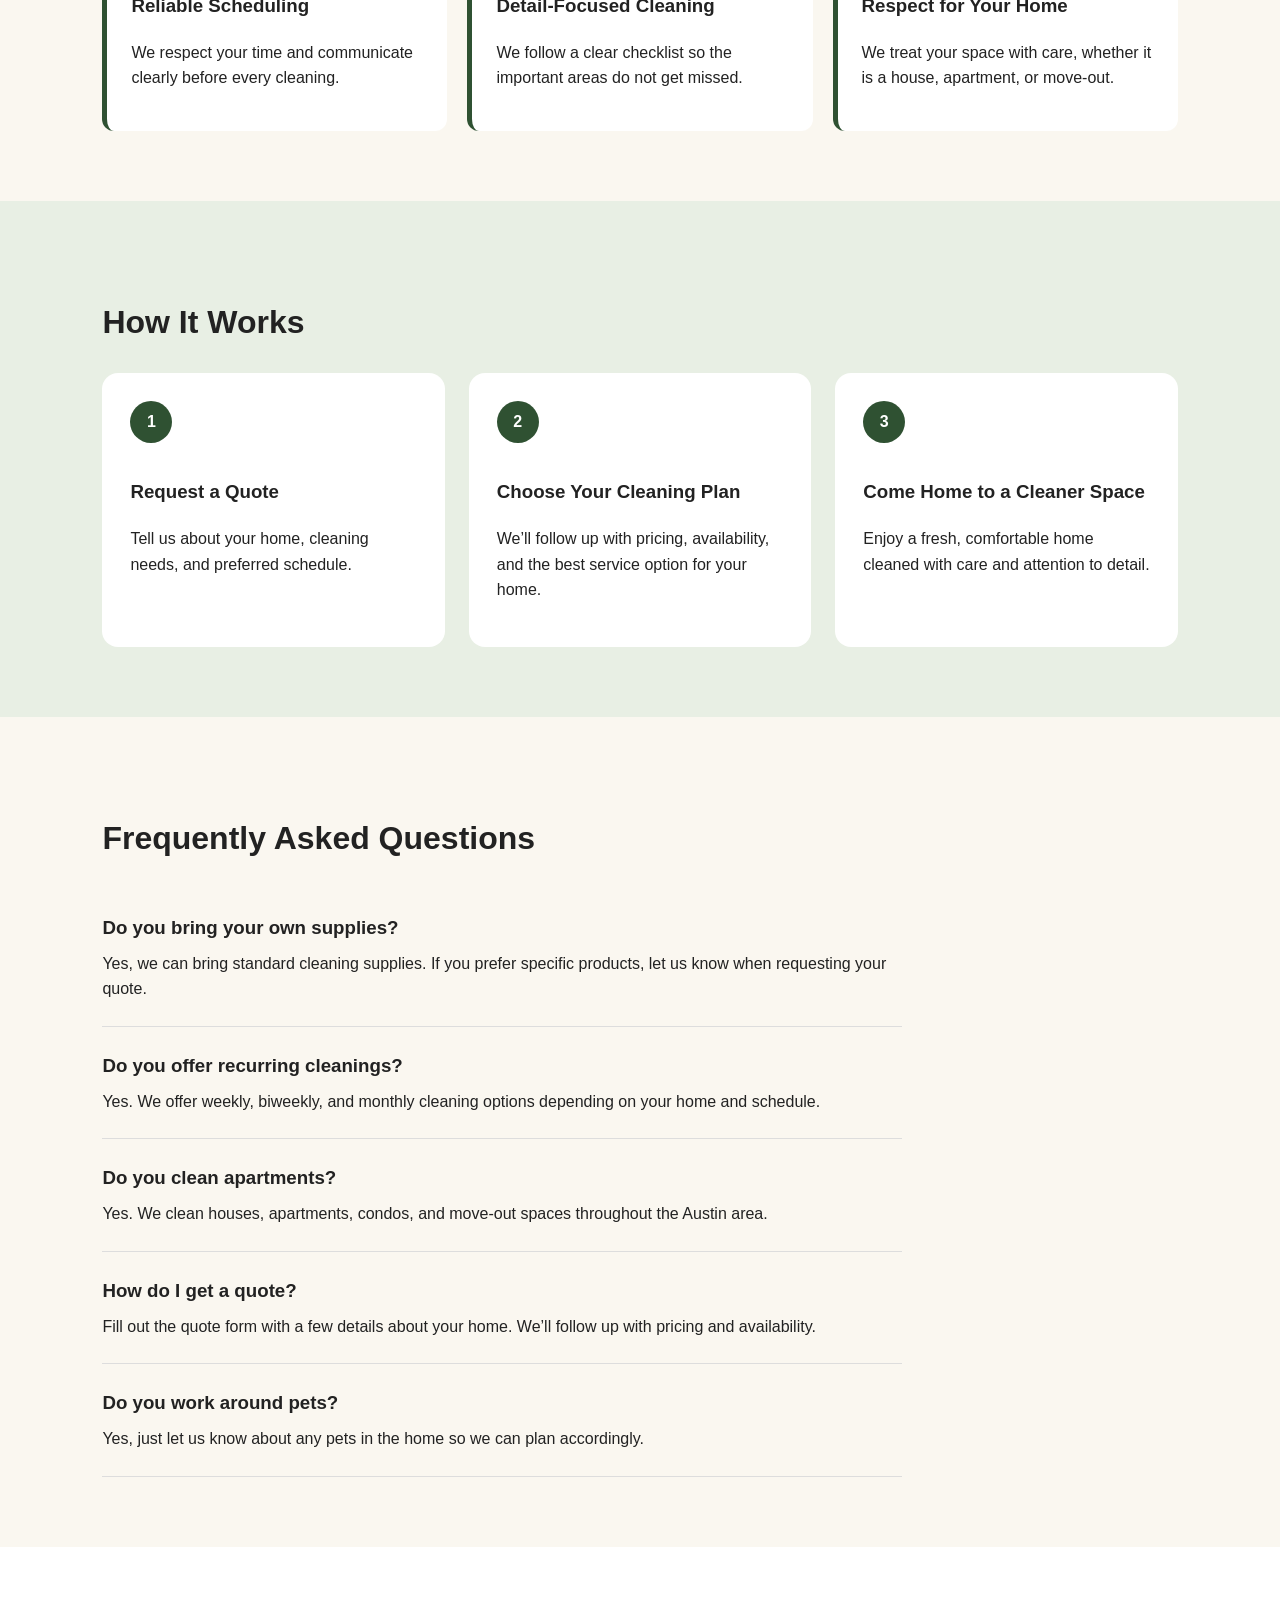
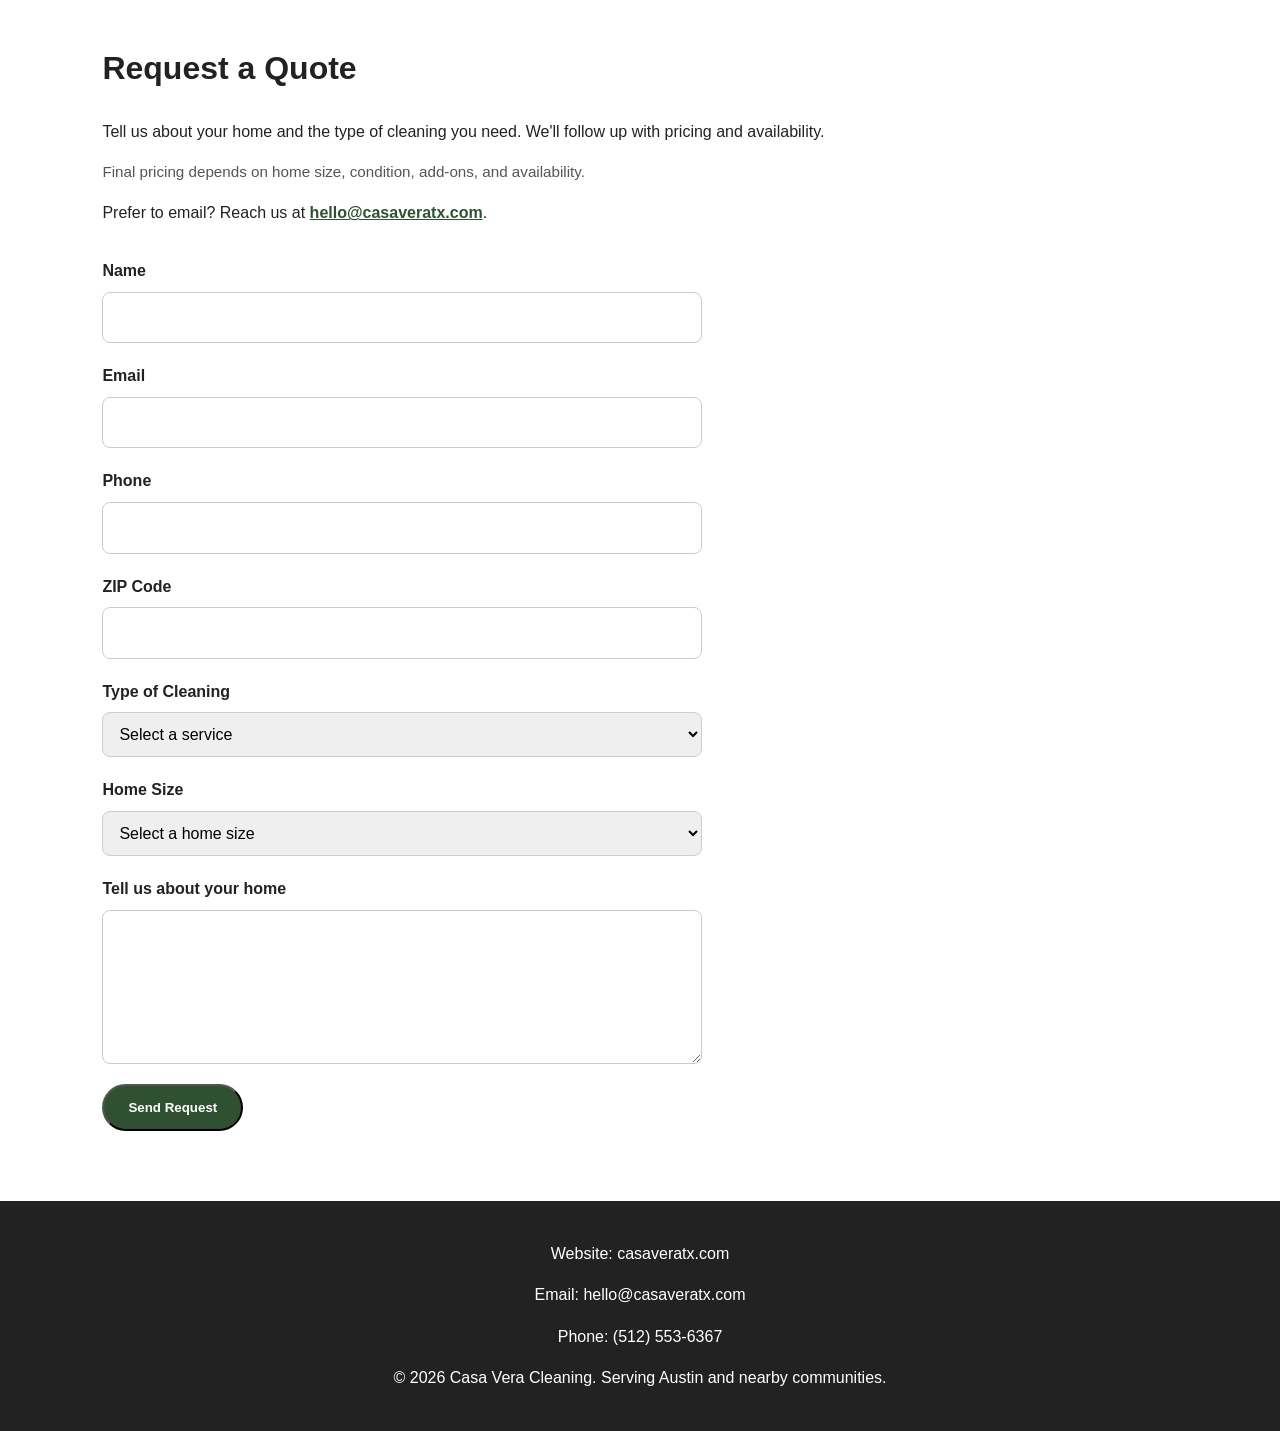
==== commit 53040961: "Add phone number" ====
--- a/index.html
+++ b/index.html
@@ -223,6 +223,7 @@
     <footer>
         <p>Website: casaveratx.com</p>
         <p>Email: hello@casaveratx.com</p>
+        <p>Phone: (512) 553-6367</p>
         <p>&copy; 2026 Casa Vera Cleaning. Serving Austin and nearby communities.</p>
     </footer>
 </body>
--- a/styles.css
+++ b/styles.css
@@ -114,8 +114,6 @@
     color: #ffffff;
     text-align: center;
 }
-
-
 
 .service-areas {
     background-color: #f4efe6;
@@ -232,6 +230,10 @@
     font-weight: 700;
 }
 @media (max-width: 800px) {
+    .section {
+        padding: 56px 6%;
+    }
+
     .site-header {
         flex-direction: column;
         align-items: flex-start;
@@ -247,10 +249,9 @@
         font-size: 2.2rem;
     }
 
-    .service-list {
+    .service-list,
+    .why-list,
+    .process-list {
         grid-template-columns: 1fr;
     }
-    .why-list {
-    grid-template-columns: 1fr;
-    }
 } 
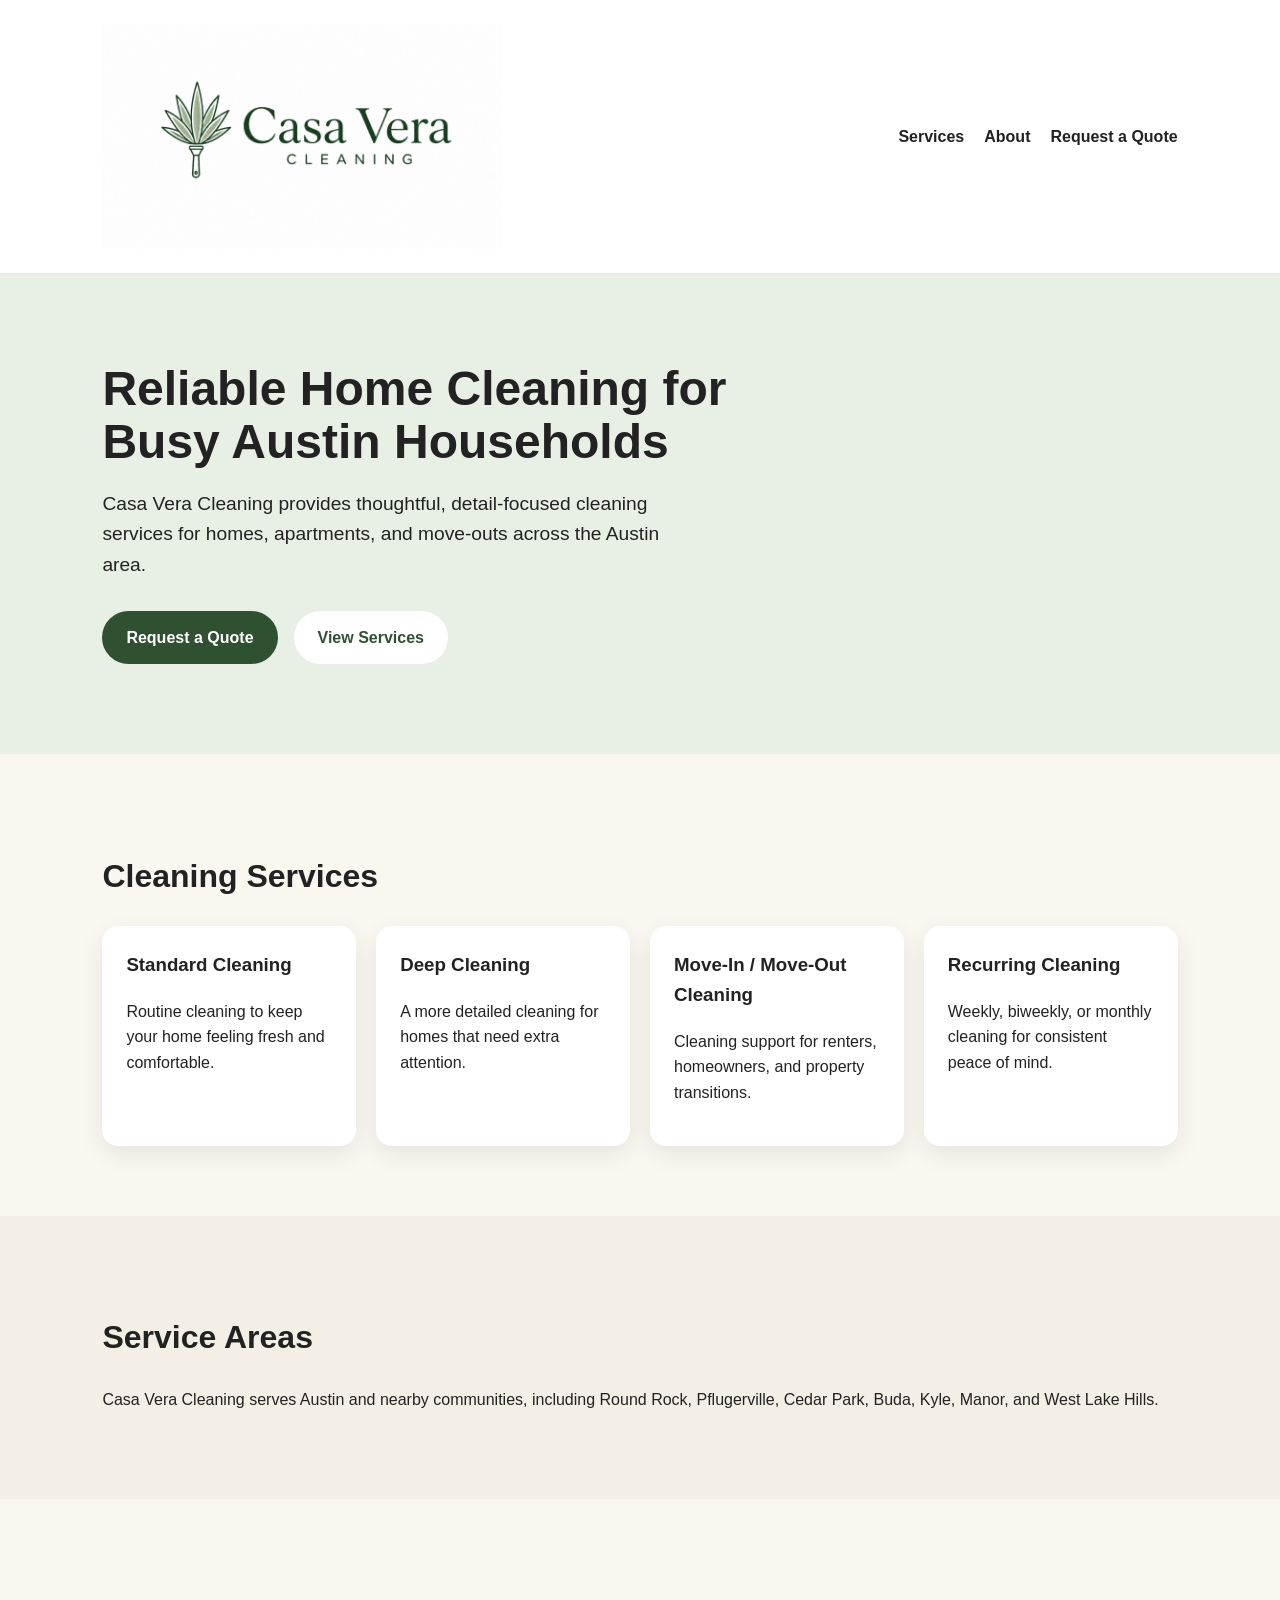
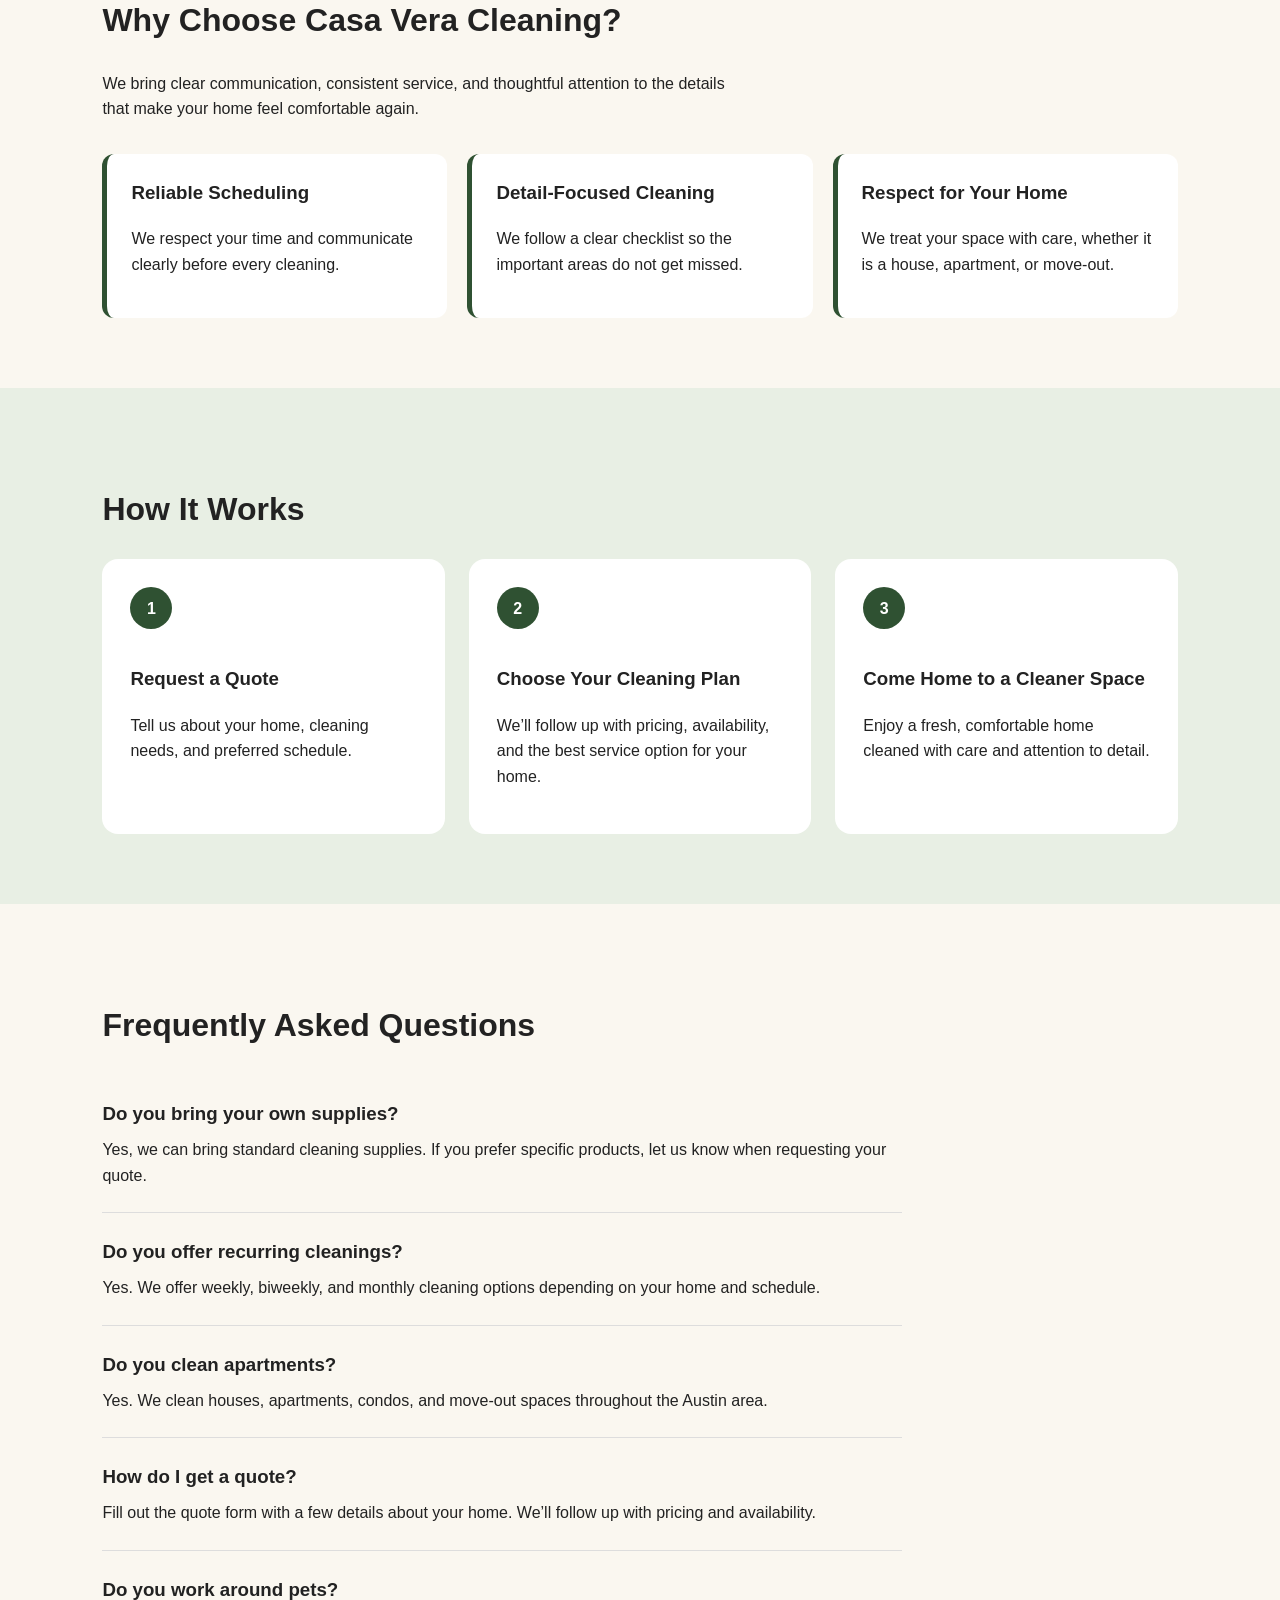
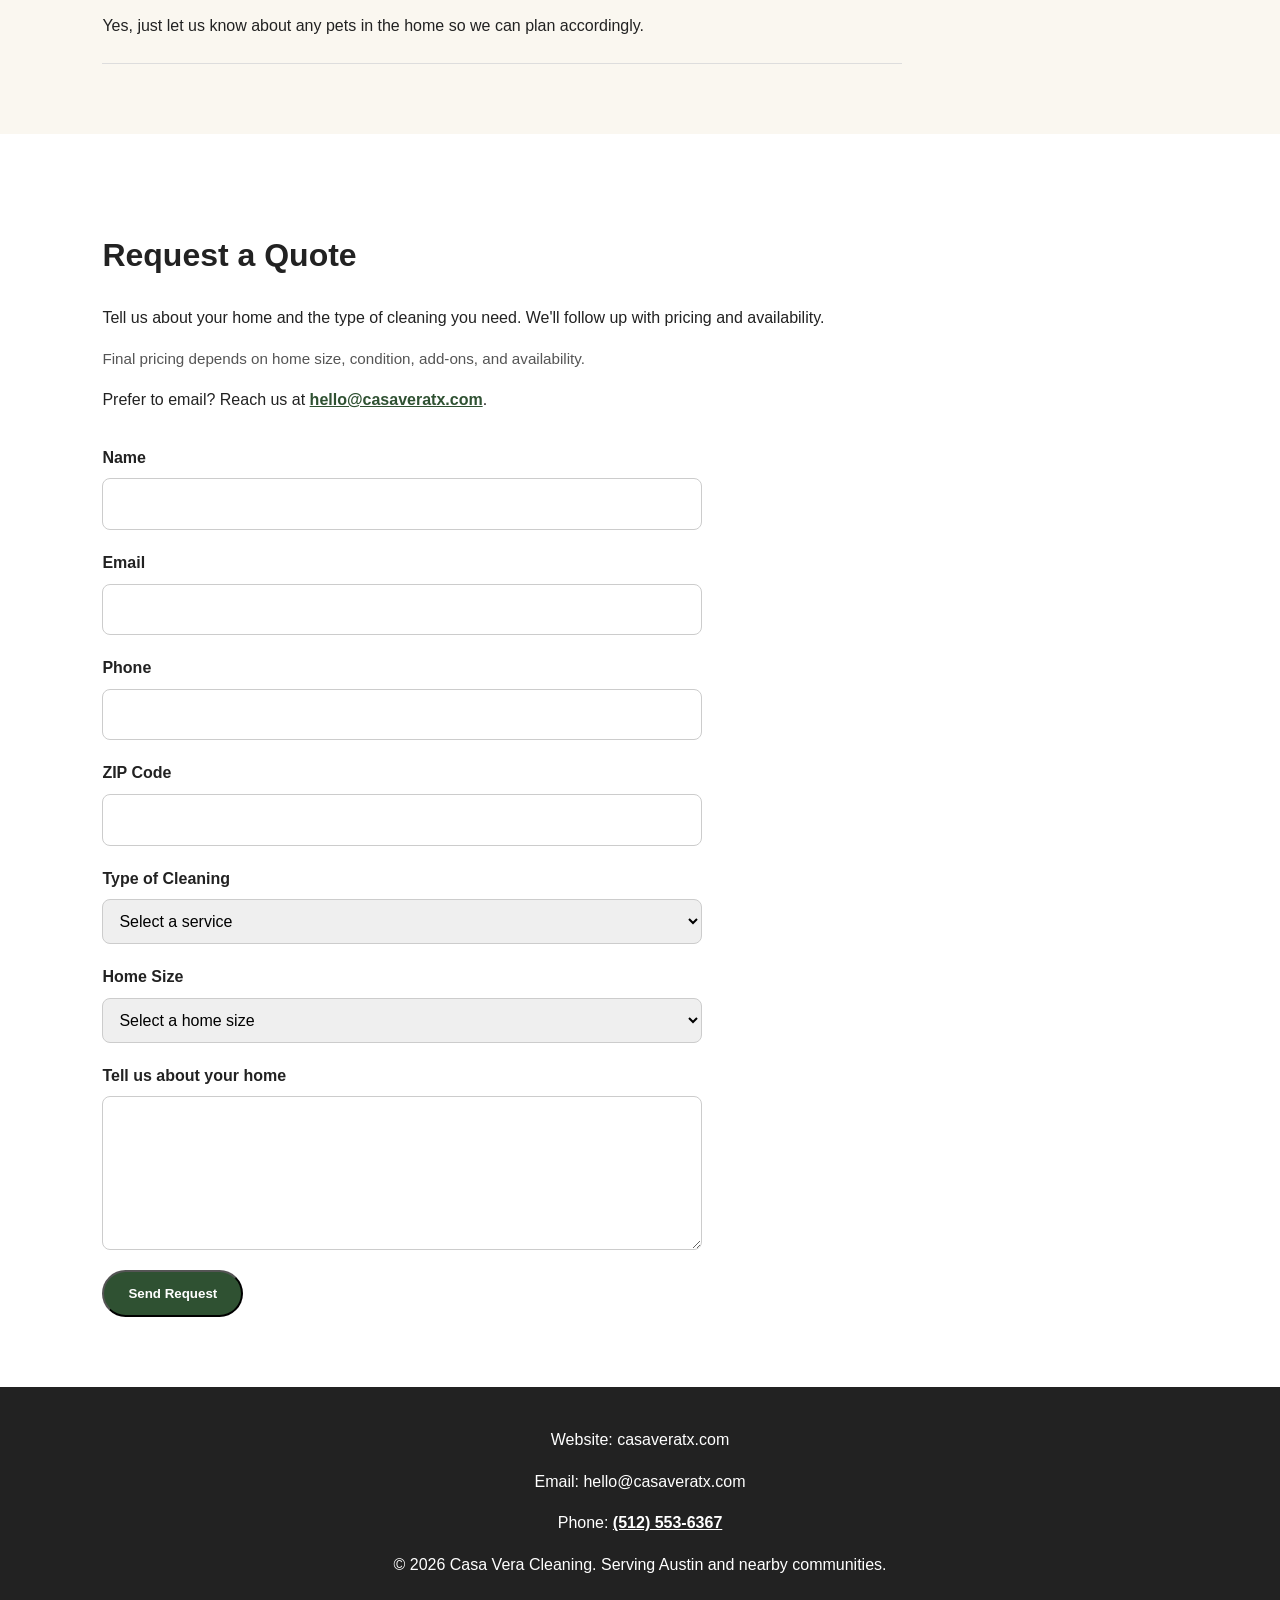
==== commit 374d438b: "Add logo to header" ====
--- a/index.html
+++ b/index.html
@@ -28,7 +28,9 @@
         <textarea name="message"></textarea>
     </form>
     <header class="site-header">
-        <h1>Casa Vera Cleaning</h1>
+    <a href="#" class="logo-link">
+        <img src="images/casa-vera-logo.png" alt="Casa Vera Cleaning logo" class="site-logo">
+    </a>
 
         <nav>
             <a href="#services">Services</a>
@@ -223,7 +225,7 @@
     <footer>
         <p>Website: casaveratx.com</p>
         <p>Email: hello@casaveratx.com</p>
-        <p>Phone: (512) 553-6367</p>
+        <p>Phone: <a href="tel:+15125536367">(512) 553-6367</a></p>
         <p>&copy; 2026 Casa Vera Cleaning. Serving Austin and nearby communities.</p>
     </footer>
 </body>
--- a/styles.css
+++ b/styles.css
@@ -229,6 +229,20 @@
     color: var(--color-primary);
     font-weight: 700;
 }
+footer a {
+    color: #ffffff;
+    font-weight: 700;
+}
+.logo-link {
+    display: inline-flex;
+    align-items: center;
+}
+
+.site-logo {
+    width: 400px;
+    height: auto;
+    display: block;
+}
 @media (max-width: 800px) {
     .section {
         padding: 56px 6%;
@@ -254,4 +268,7 @@
     .process-list {
         grid-template-columns: 1fr;
     }
+    .site-logo {
+    width: 150px;
+    }
 } 
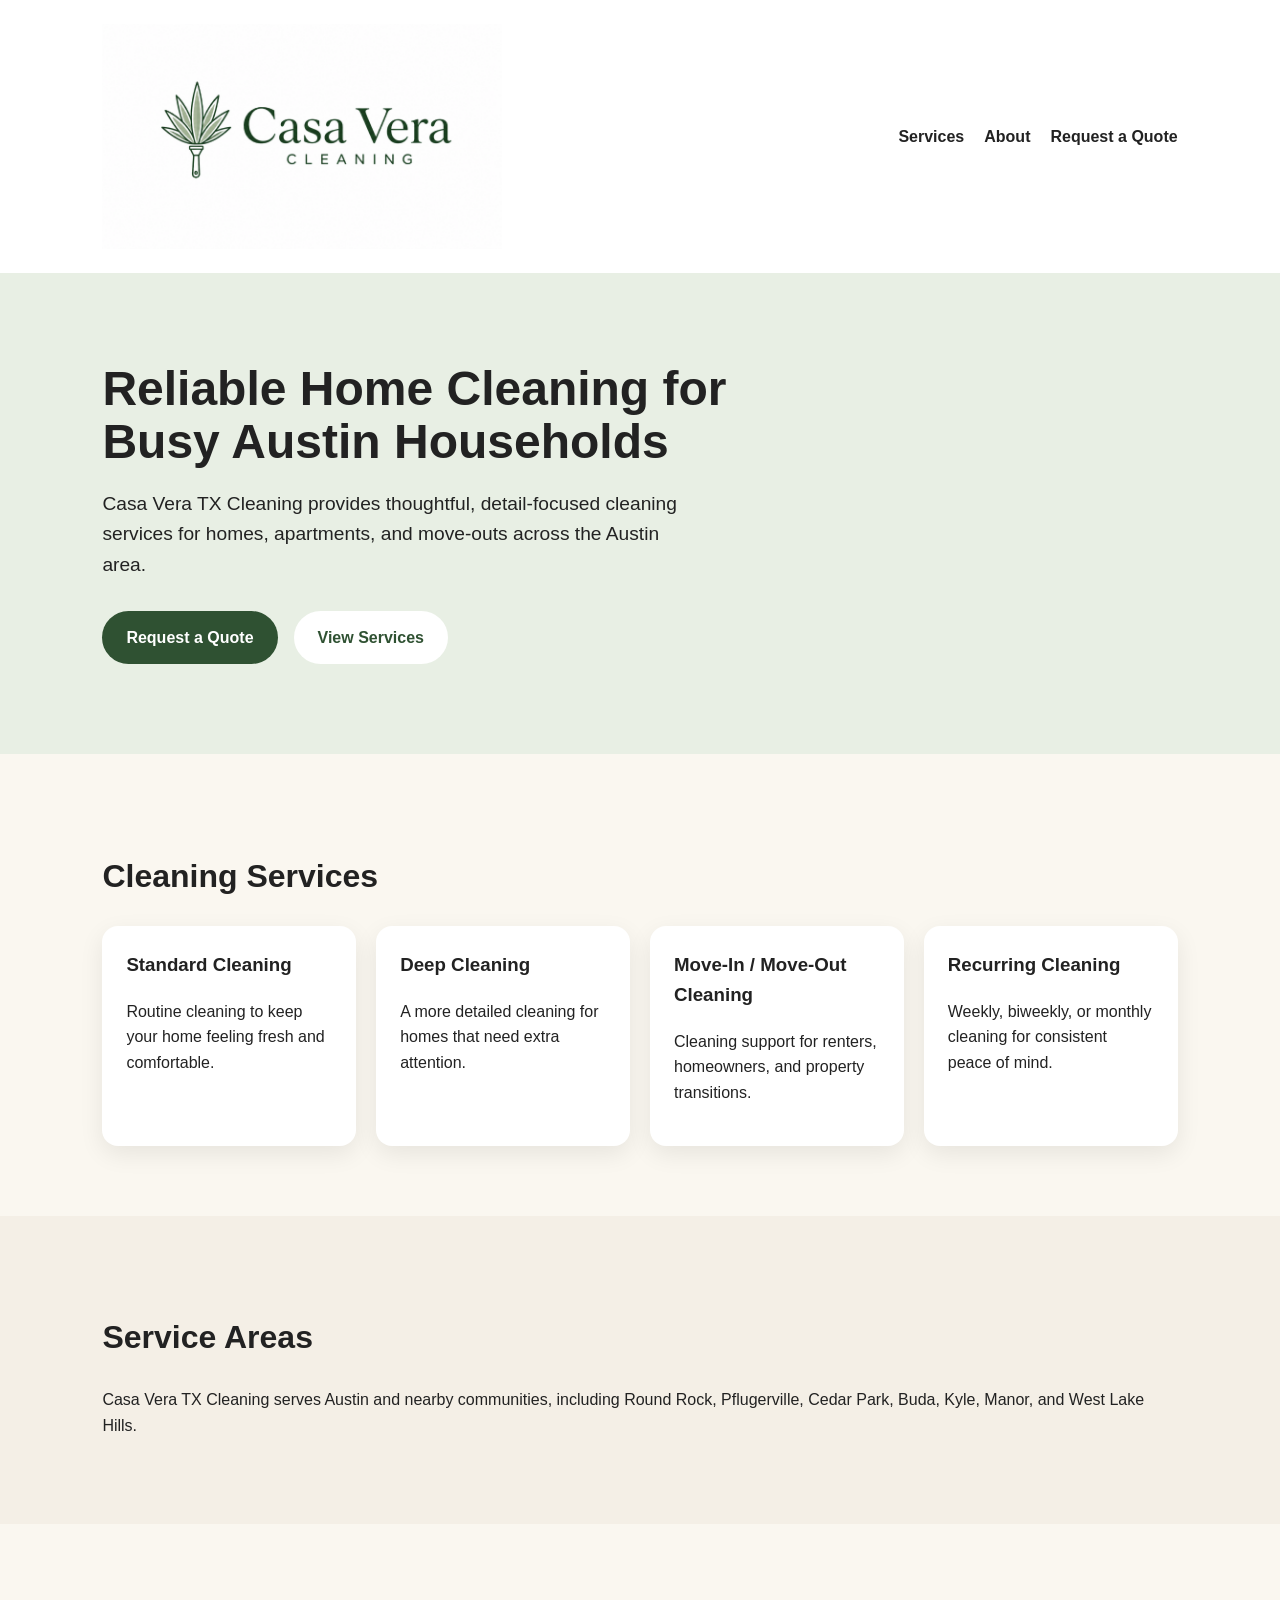
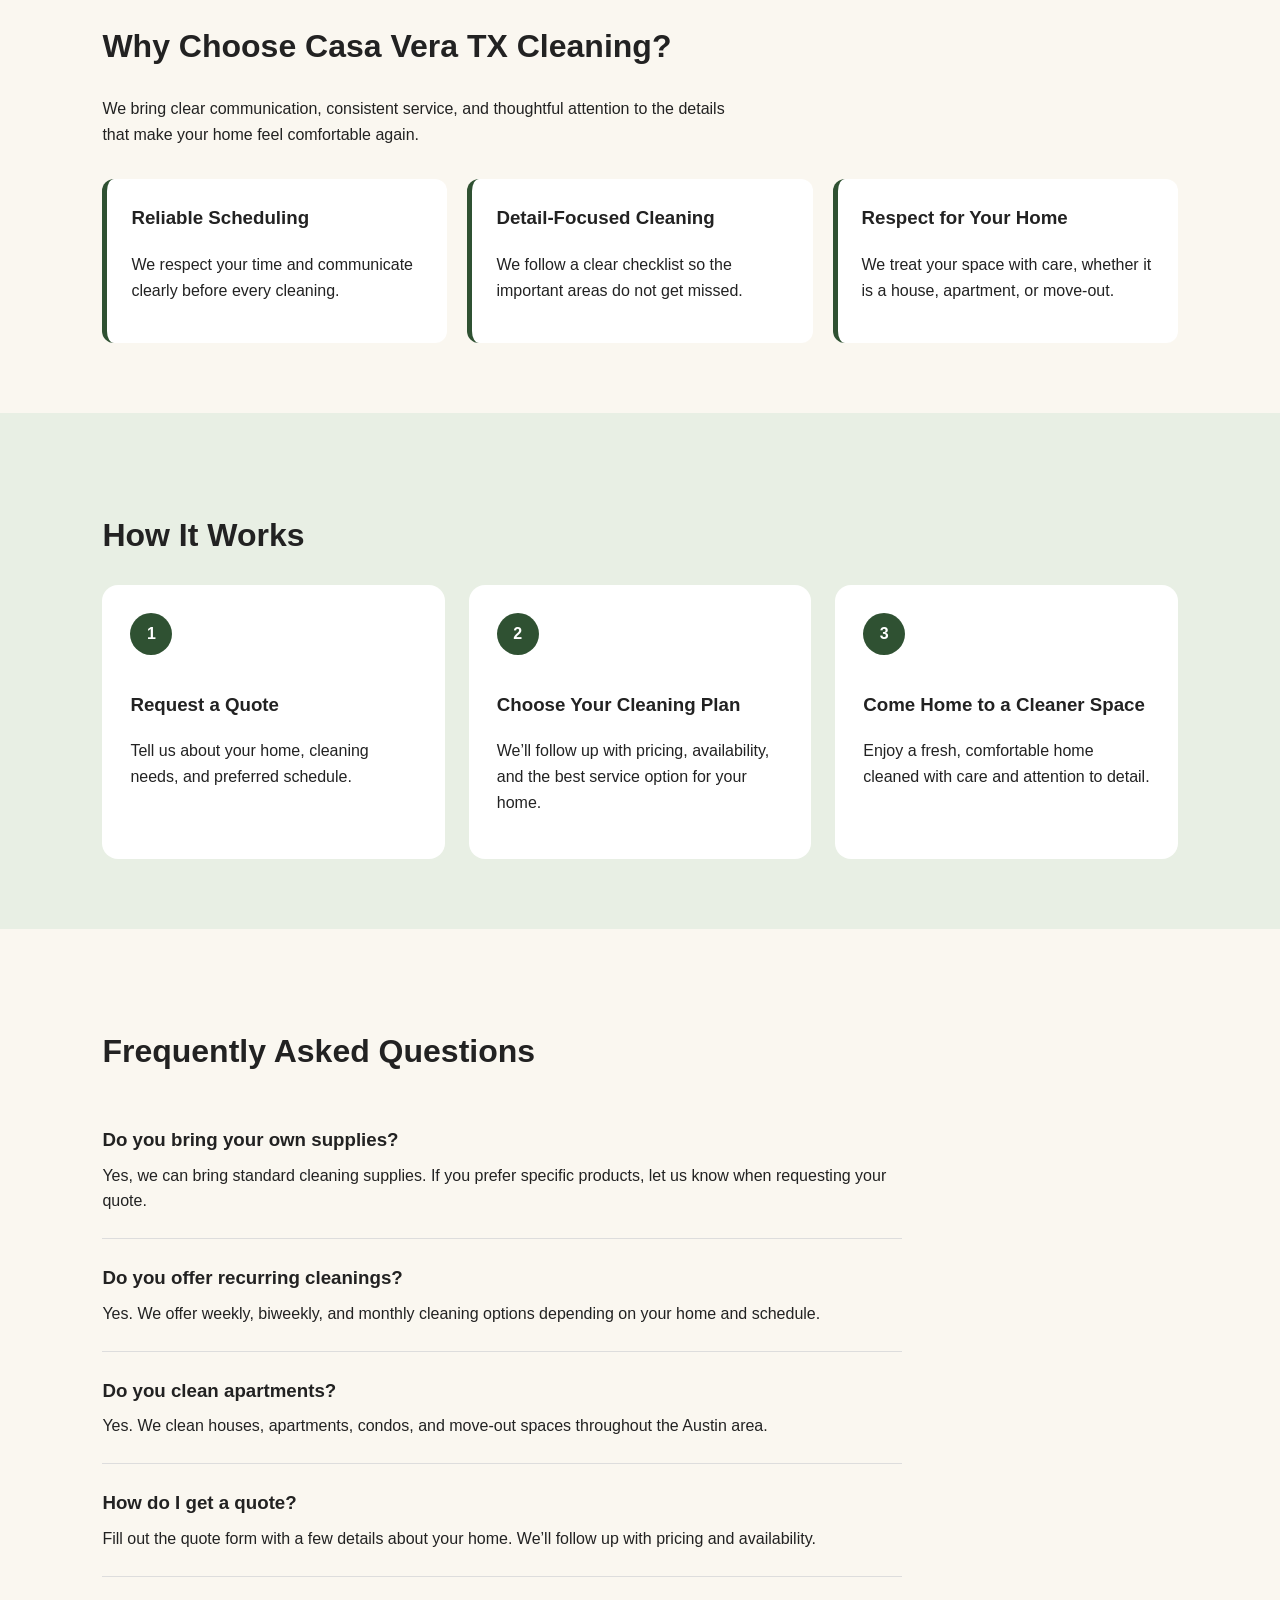
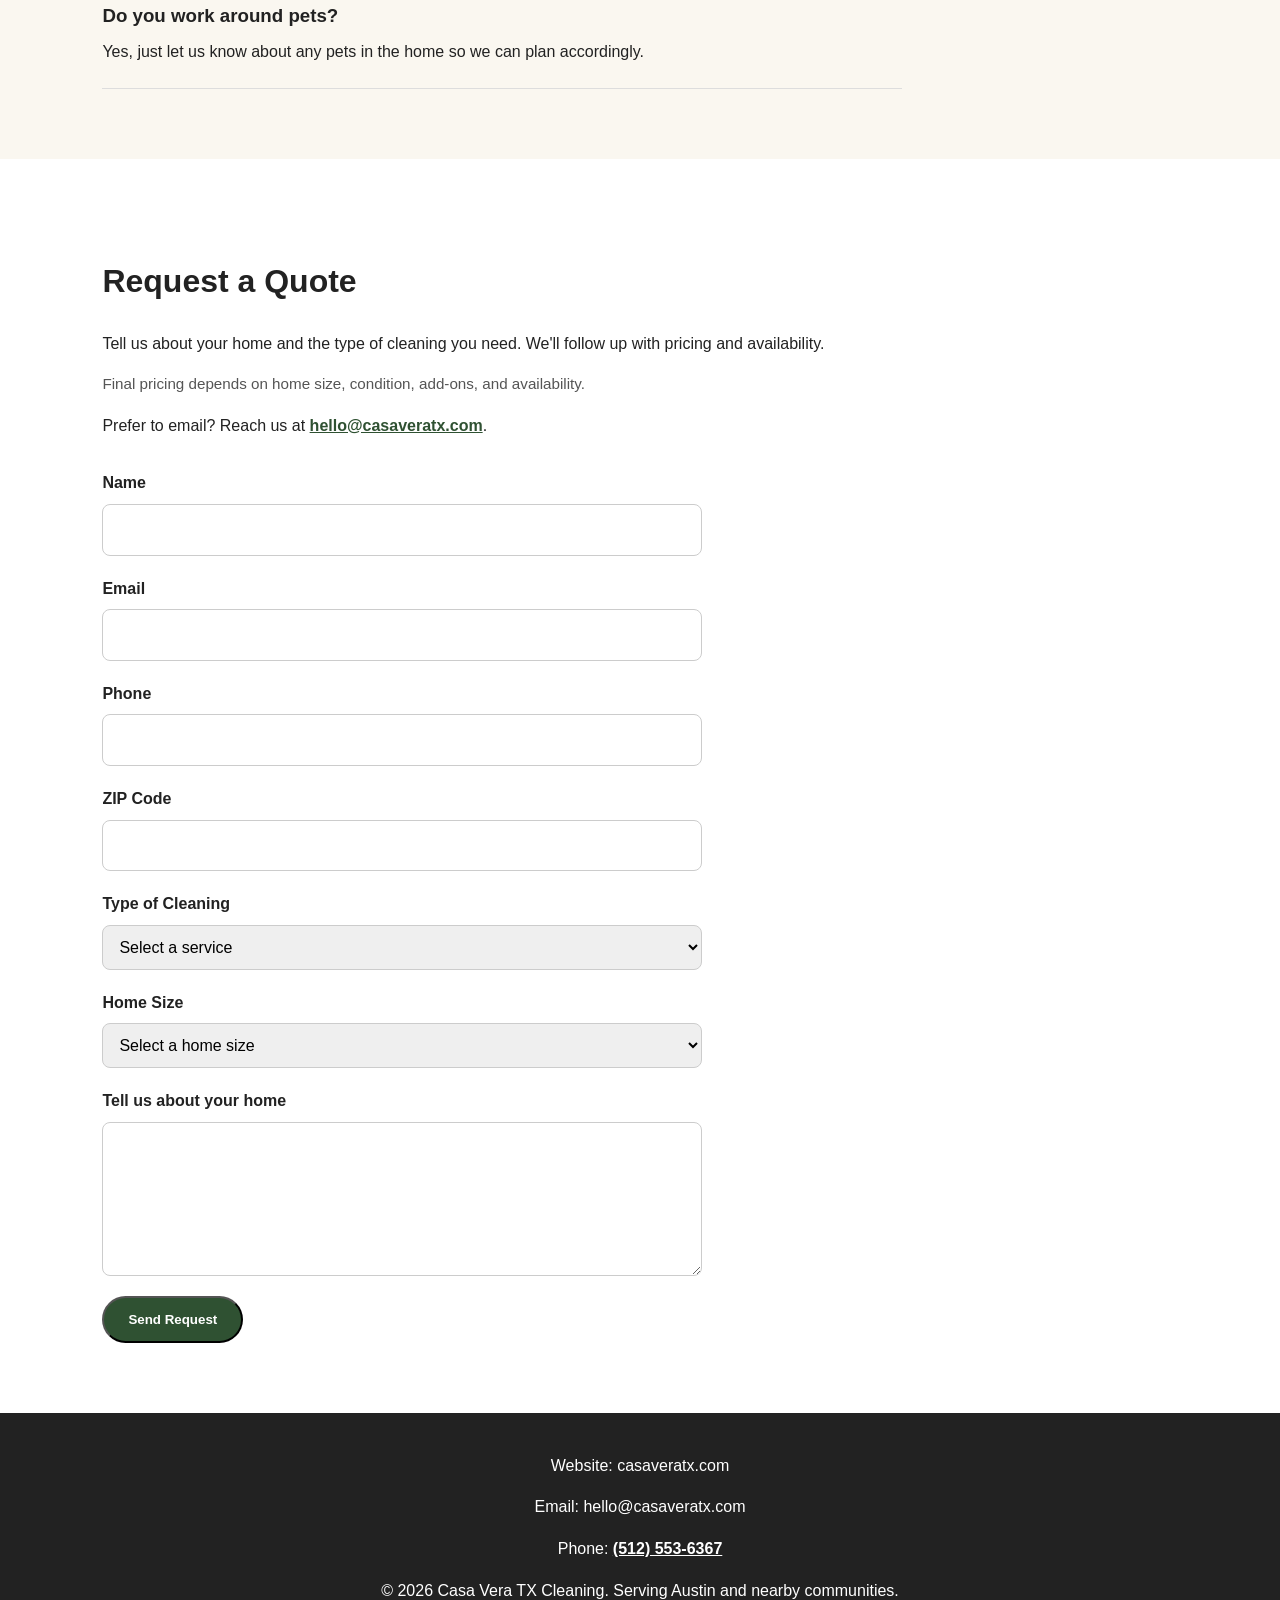
==== commit 6c509782: "Add TX to other instances of Casa Vera on index.html" ====
--- a/index.html
+++ b/index.html
@@ -3,8 +3,8 @@
 <head>
     <meta charset="UTF-8">
     <meta name="viewport" content="width=device-width, initial-scale=1.0">
-    <title>Casa Vera Cleaning | Austin Home Cleaning Services</title>
-    <meta name="description" content="Casa Vera Cleaning provides reliable home cleaning, deep cleaning, move-in/move-out cleaning, and recurring cleaning services in Austin, Texas and nearby communities.">
+    <title>Casa Vera TX Cleaning | Austin Home Cleaning Services</title>
+    <meta name="description" content="Casa Vera TX Cleaning provides reliable home cleaning, deep cleaning, move-in/move-out cleaning, and recurring cleaning services in Austin, Texas and nearby communities.">
     <link rel="stylesheet" href="styles.css">
 </head>
 <body>
@@ -29,7 +29,7 @@
     </form>
     <header class="site-header">
     <a href="#" class="logo-link">
-        <img src="images/casa-vera-logo.png" alt="Casa Vera Cleaning logo" class="site-logo">
+        <img src="images/casa-vera-logo.png" alt="Casa Vera TX Cleaning logo" class="site-logo">
     </a>
 
         <nav>
@@ -43,7 +43,7 @@
         <section class="hero">
             <h2>Reliable Home Cleaning for Busy Austin Households</h2>
             <p>
-                Casa Vera Cleaning provides thoughtful, detail-focused cleaning services 
+                Casa Vera TX Cleaning provides thoughtful, detail-focused cleaning services 
                 for homes, apartments, and move-outs across the Austin area.
             </p>
             <div class="hero-buttons">
@@ -77,13 +77,13 @@
         <section class="section service-areas">
             <h2>Service Areas</h2>
                 <p>
-                    Casa Vera Cleaning serves Austin and nearby communities, including
+                    Casa Vera TX Cleaning serves Austin and nearby communities, including
                     Round Rock, Pflugerville, Cedar Park, Buda, Kyle, Manor, and West Lake Hills.
                 </p>
 
         </section>
         <section id="about" class="section">
-            <h2>Why Choose Casa Vera Cleaning?</h2>
+            <h2>Why Choose Casa Vera TX Cleaning?</h2>
             <p class="section-intro">
                 We bring clear communication, consistent service, and thoughtful attention
                 to the details that make your home feel comfortable again.
@@ -226,7 +226,7 @@
         <p>Website: casaveratx.com</p>
         <p>Email: hello@casaveratx.com</p>
         <p>Phone: <a href="tel:+15125536367">(512) 553-6367</a></p>
-        <p>&copy; 2026 Casa Vera Cleaning. Serving Austin and nearby communities.</p>
+        <p>&copy; 2026 Casa Vera TX Cleaning. Serving Austin and nearby communities.</p>
     </footer>
 </body>
 </html>
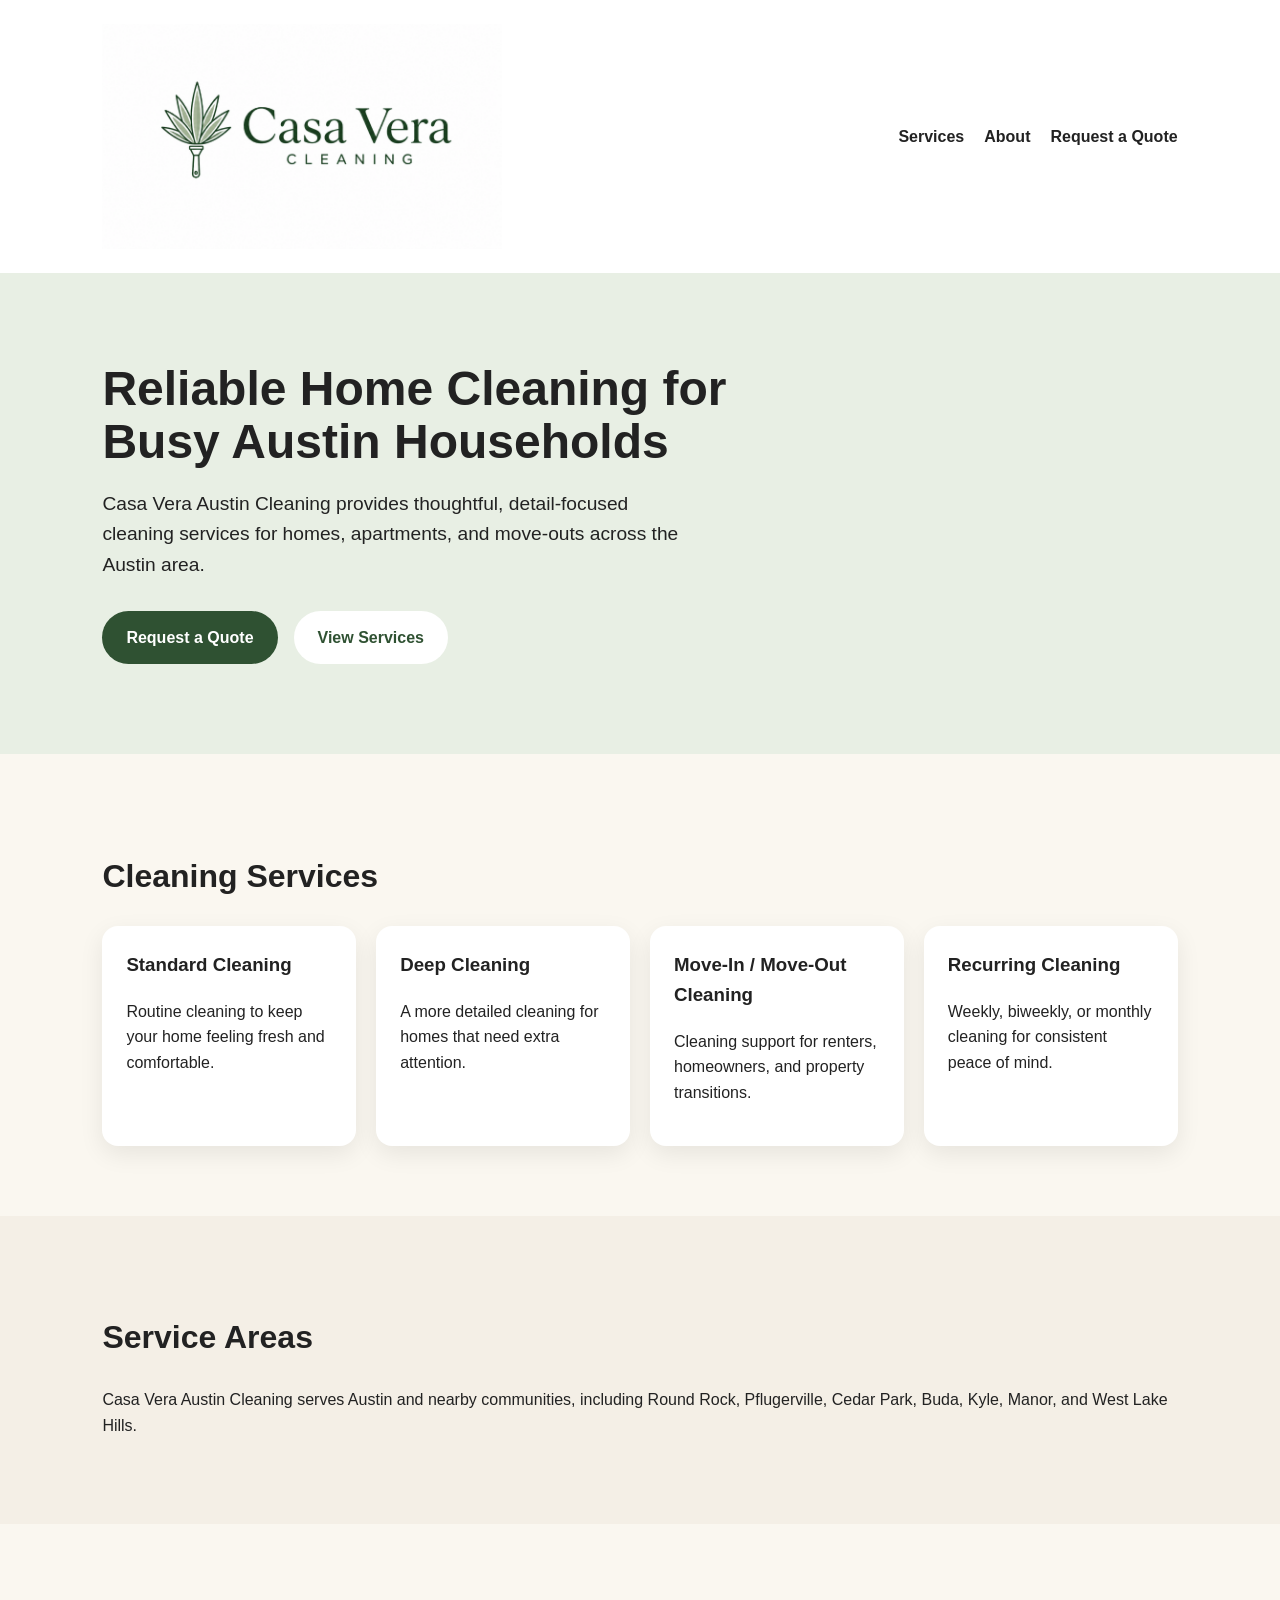
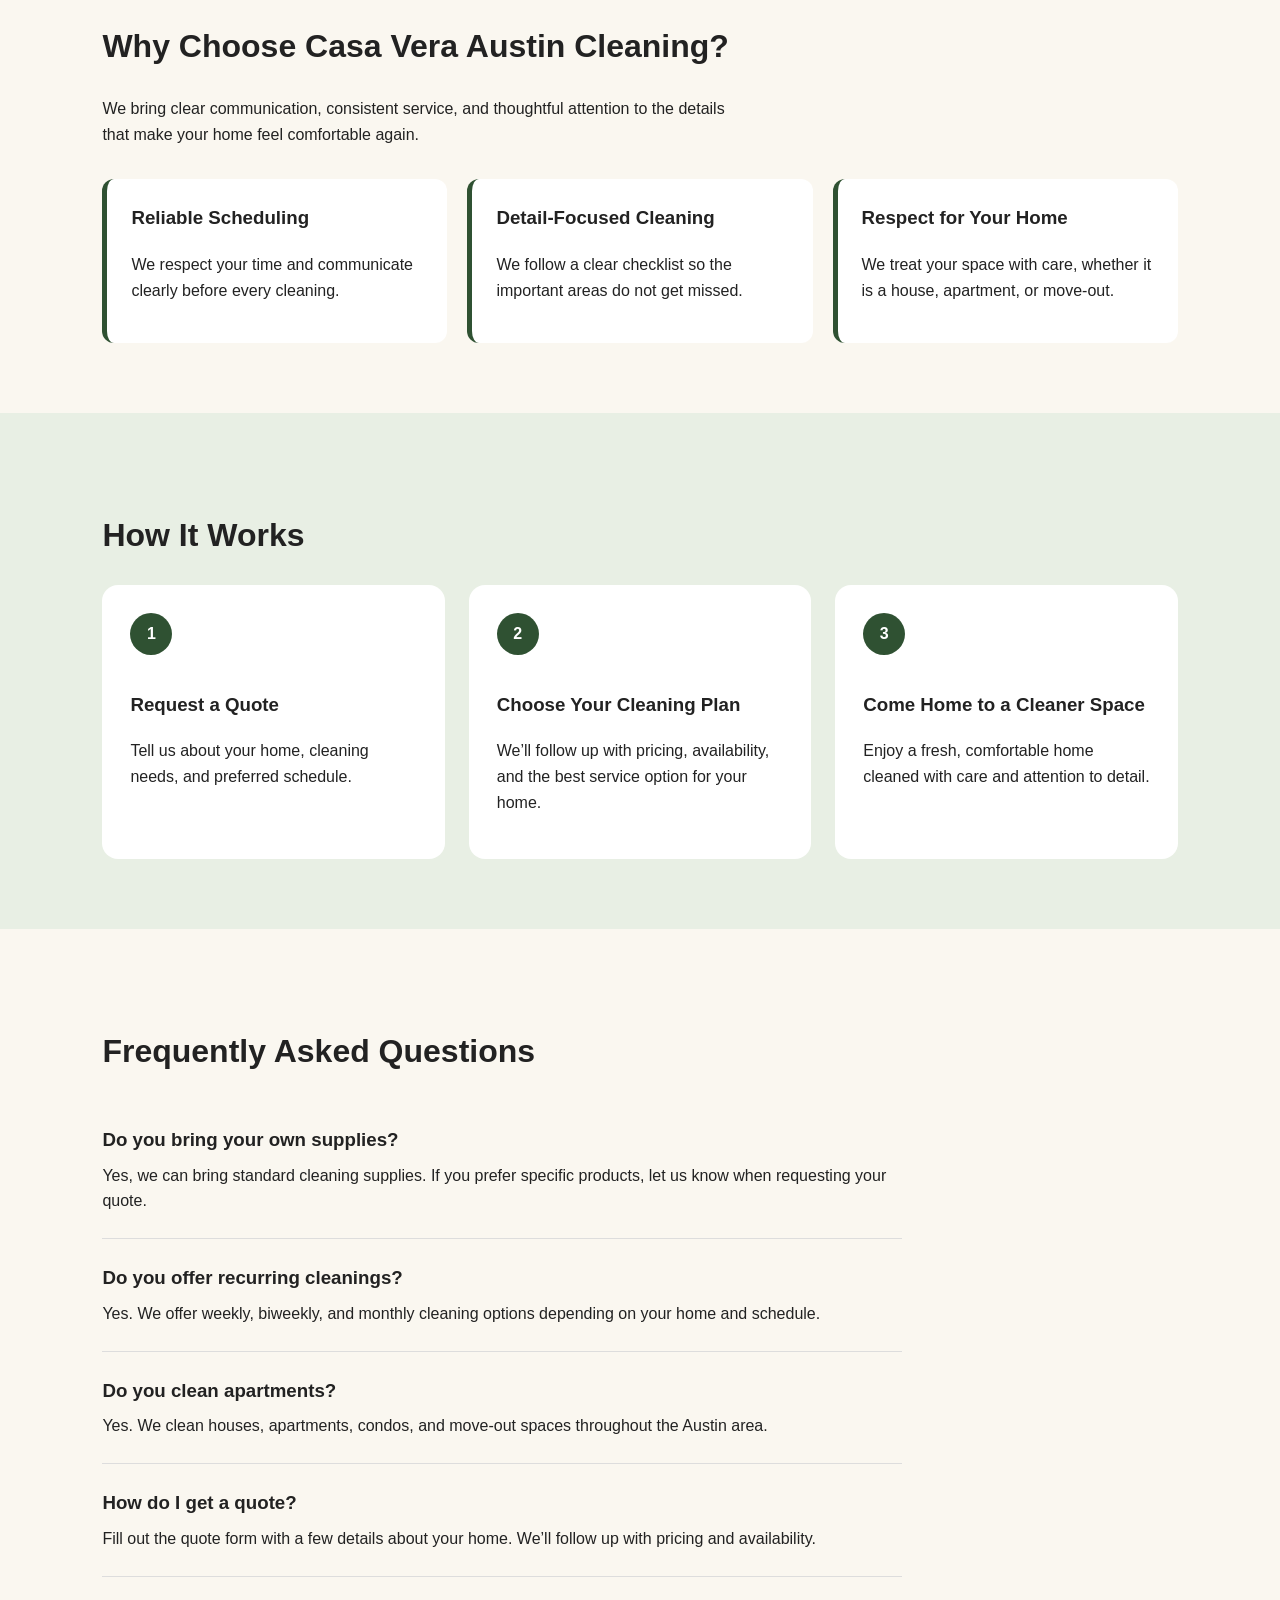
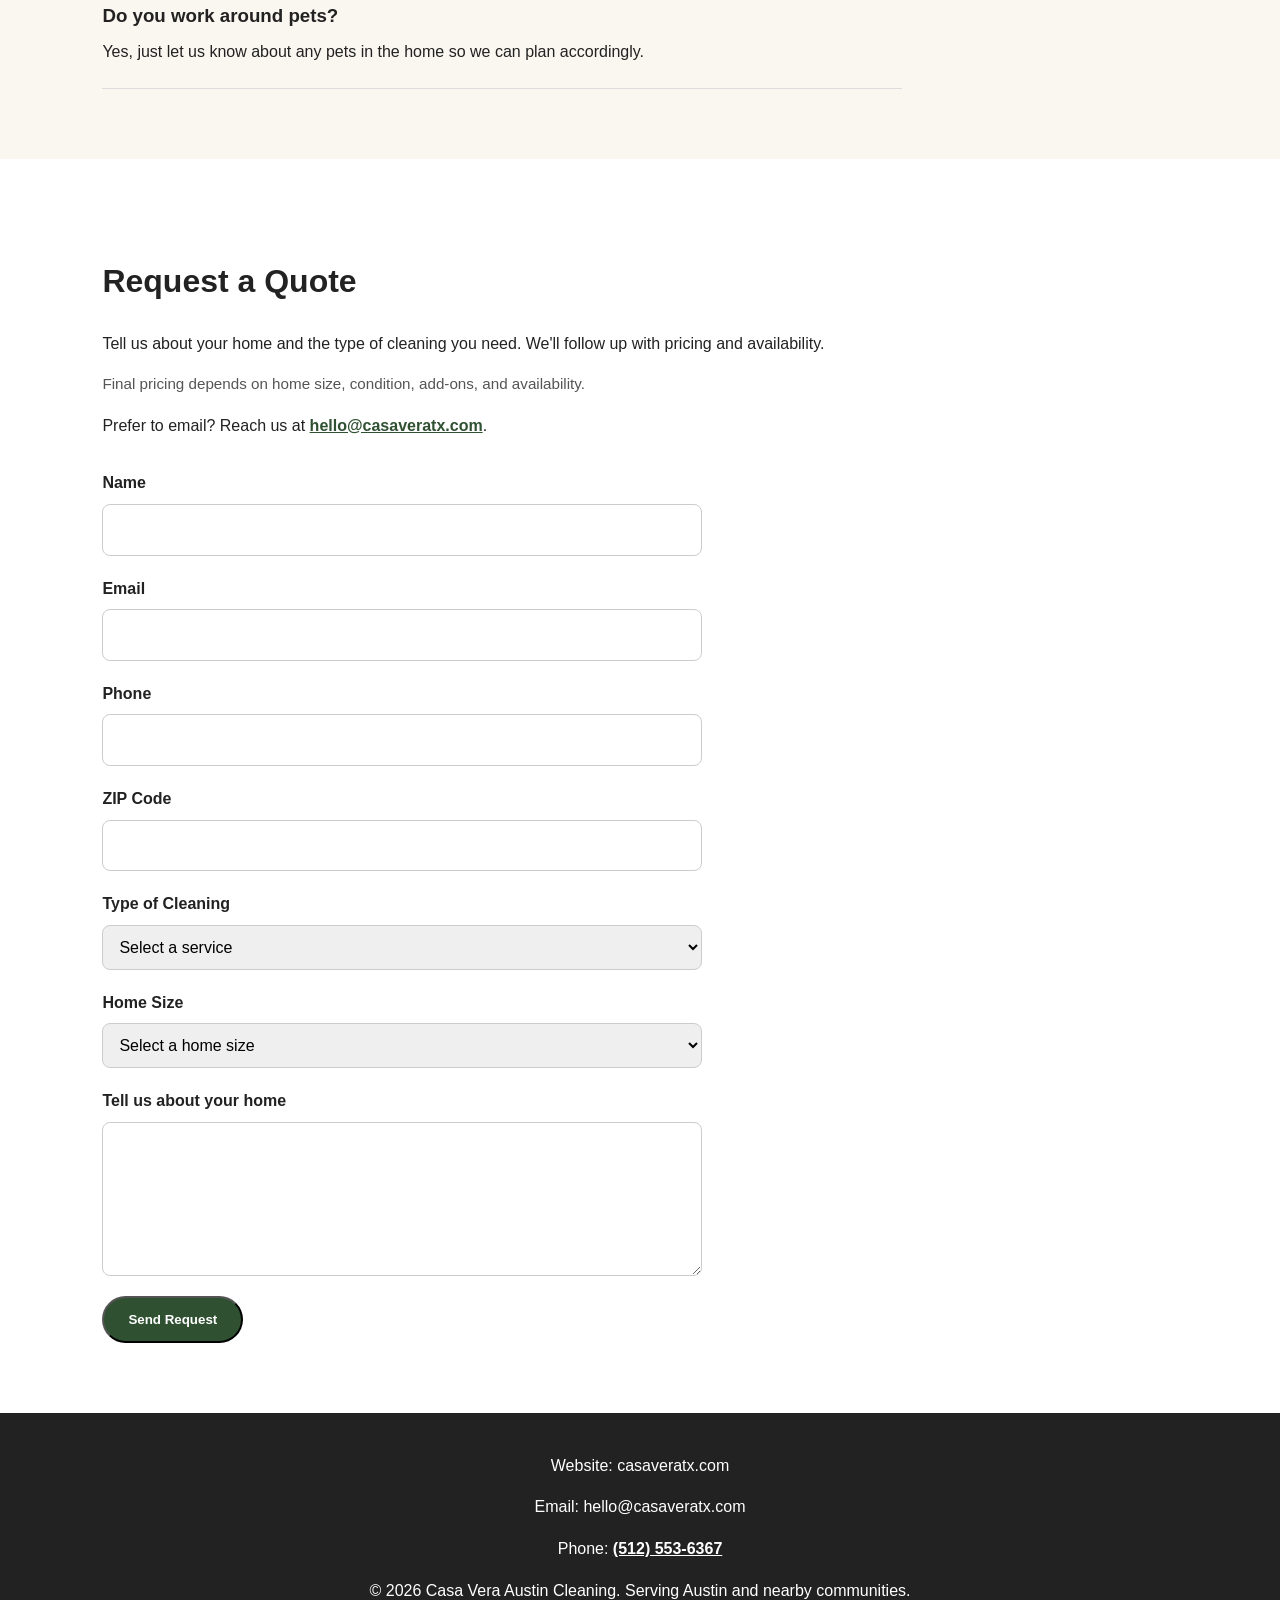
==== commit b52317e5: "Change Casa Vera TX to Casa Vera Austin" ====
--- a/index.html
+++ b/index.html
@@ -3,8 +3,8 @@
 <head>
     <meta charset="UTF-8">
     <meta name="viewport" content="width=device-width, initial-scale=1.0">
-    <title>Casa Vera TX Cleaning | Austin Home Cleaning Services</title>
-    <meta name="description" content="Casa Vera TX Cleaning provides reliable home cleaning, deep cleaning, move-in/move-out cleaning, and recurring cleaning services in Austin, Texas and nearby communities.">
+    <title>Casa Vera Austin Cleaning | Austin Home Cleaning Services</title>
+    <meta name="description" content="Casa Vera Austin Cleaning provides reliable home cleaning, deep cleaning, move-in/move-out cleaning, and recurring cleaning services in Austin, Texas and nearby communities.">
     <link rel="stylesheet" href="styles.css">
 </head>
 <body>
@@ -29,7 +29,7 @@
     </form>
     <header class="site-header">
     <a href="#" class="logo-link">
-        <img src="images/casa-vera-logo.png" alt="Casa Vera TX Cleaning logo" class="site-logo">
+        <img src="images/casa-vera-logo.png" alt="Casa Vera Austin Cleaning logo" class="site-logo">
     </a>
 
         <nav>
@@ -43,7 +43,7 @@
         <section class="hero">
             <h2>Reliable Home Cleaning for Busy Austin Households</h2>
             <p>
-                Casa Vera TX Cleaning provides thoughtful, detail-focused cleaning services 
+                Casa Vera Austin Cleaning provides thoughtful, detail-focused cleaning services 
                 for homes, apartments, and move-outs across the Austin area.
             </p>
             <div class="hero-buttons">
@@ -77,13 +77,13 @@
         <section class="section service-areas">
             <h2>Service Areas</h2>
                 <p>
-                    Casa Vera TX Cleaning serves Austin and nearby communities, including
+                    Casa Vera Austin Cleaning serves Austin and nearby communities, including
                     Round Rock, Pflugerville, Cedar Park, Buda, Kyle, Manor, and West Lake Hills.
                 </p>
 
         </section>
         <section id="about" class="section">
-            <h2>Why Choose Casa Vera TX Cleaning?</h2>
+            <h2>Why Choose Casa Vera Austin Cleaning?</h2>
             <p class="section-intro">
                 We bring clear communication, consistent service, and thoughtful attention
                 to the details that make your home feel comfortable again.
@@ -226,7 +226,7 @@
         <p>Website: casaveratx.com</p>
         <p>Email: hello@casaveratx.com</p>
         <p>Phone: <a href="tel:+15125536367">(512) 553-6367</a></p>
-        <p>&copy; 2026 Casa Vera TX Cleaning. Serving Austin and nearby communities.</p>
+        <p>&copy; 2026 Casa Vera Austin Cleaning. Serving Austin and nearby communities.</p>
     </footer>
 </body>
 </html>
